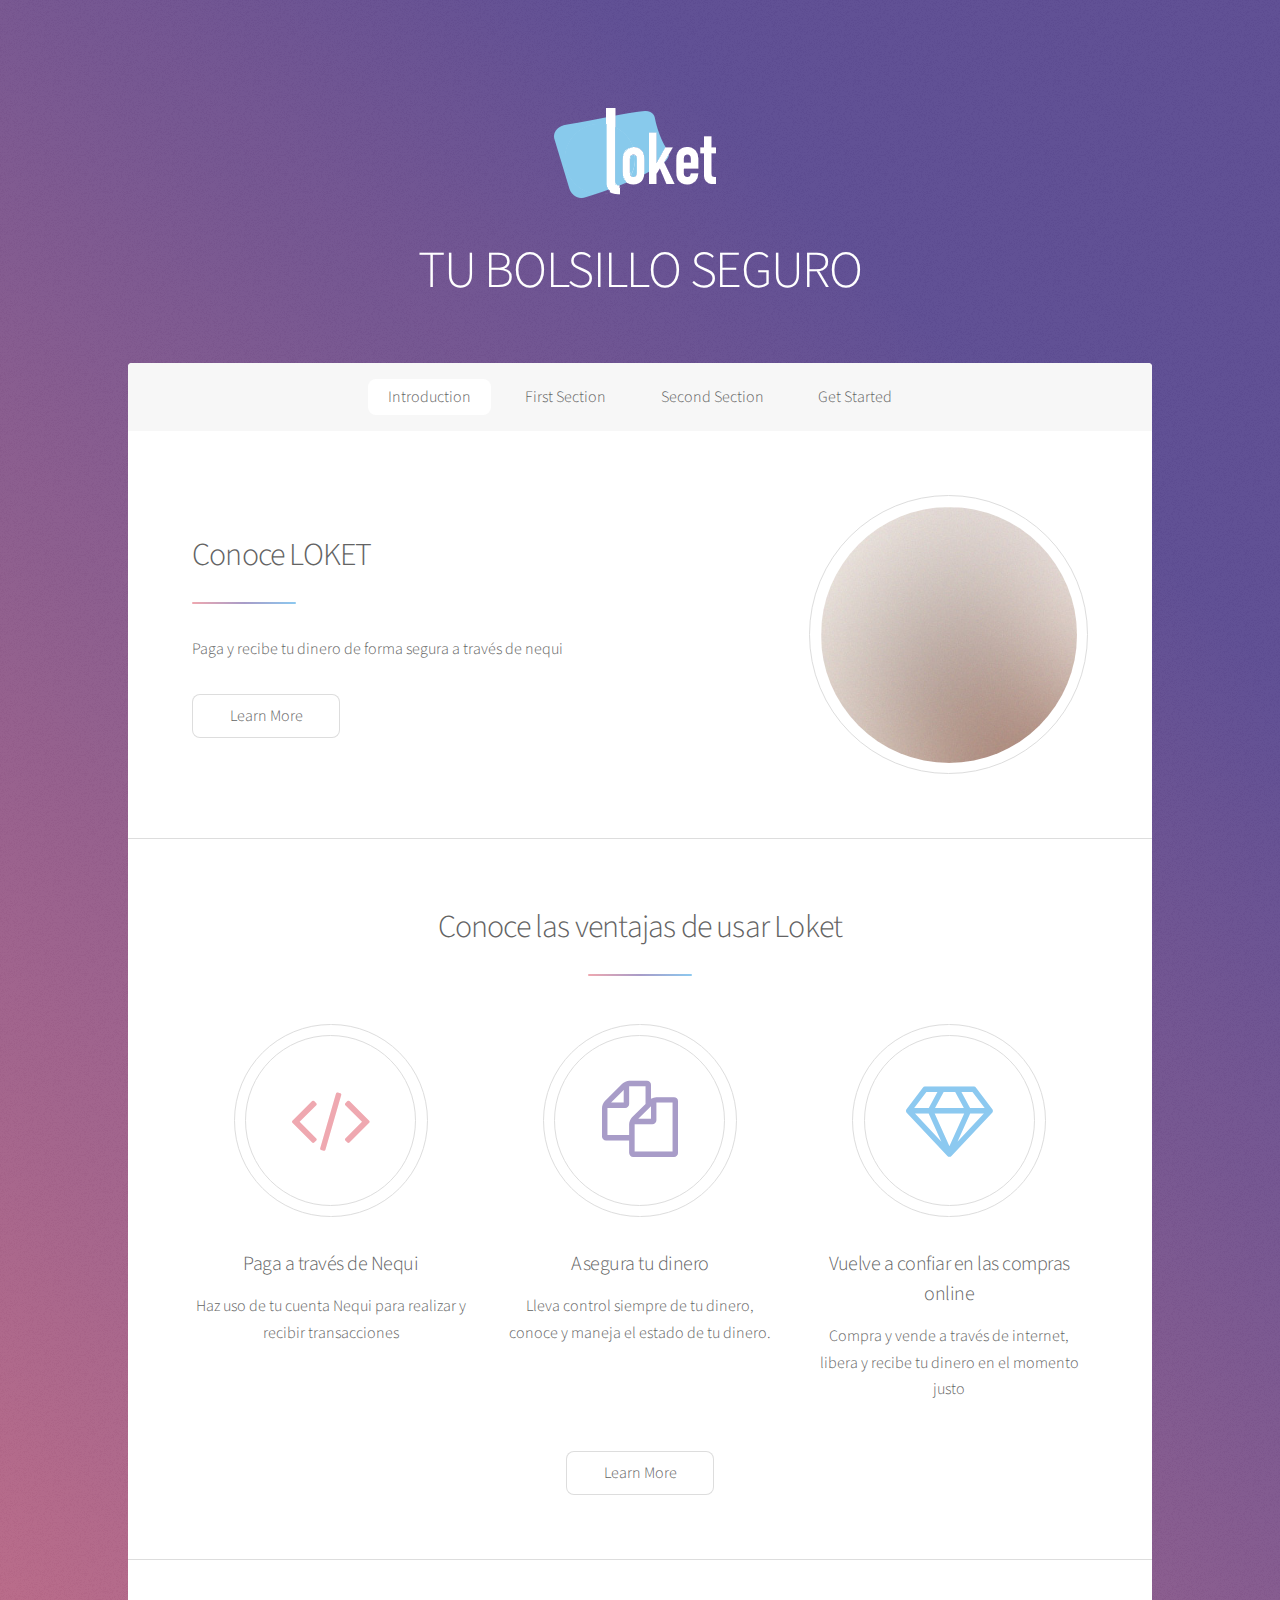
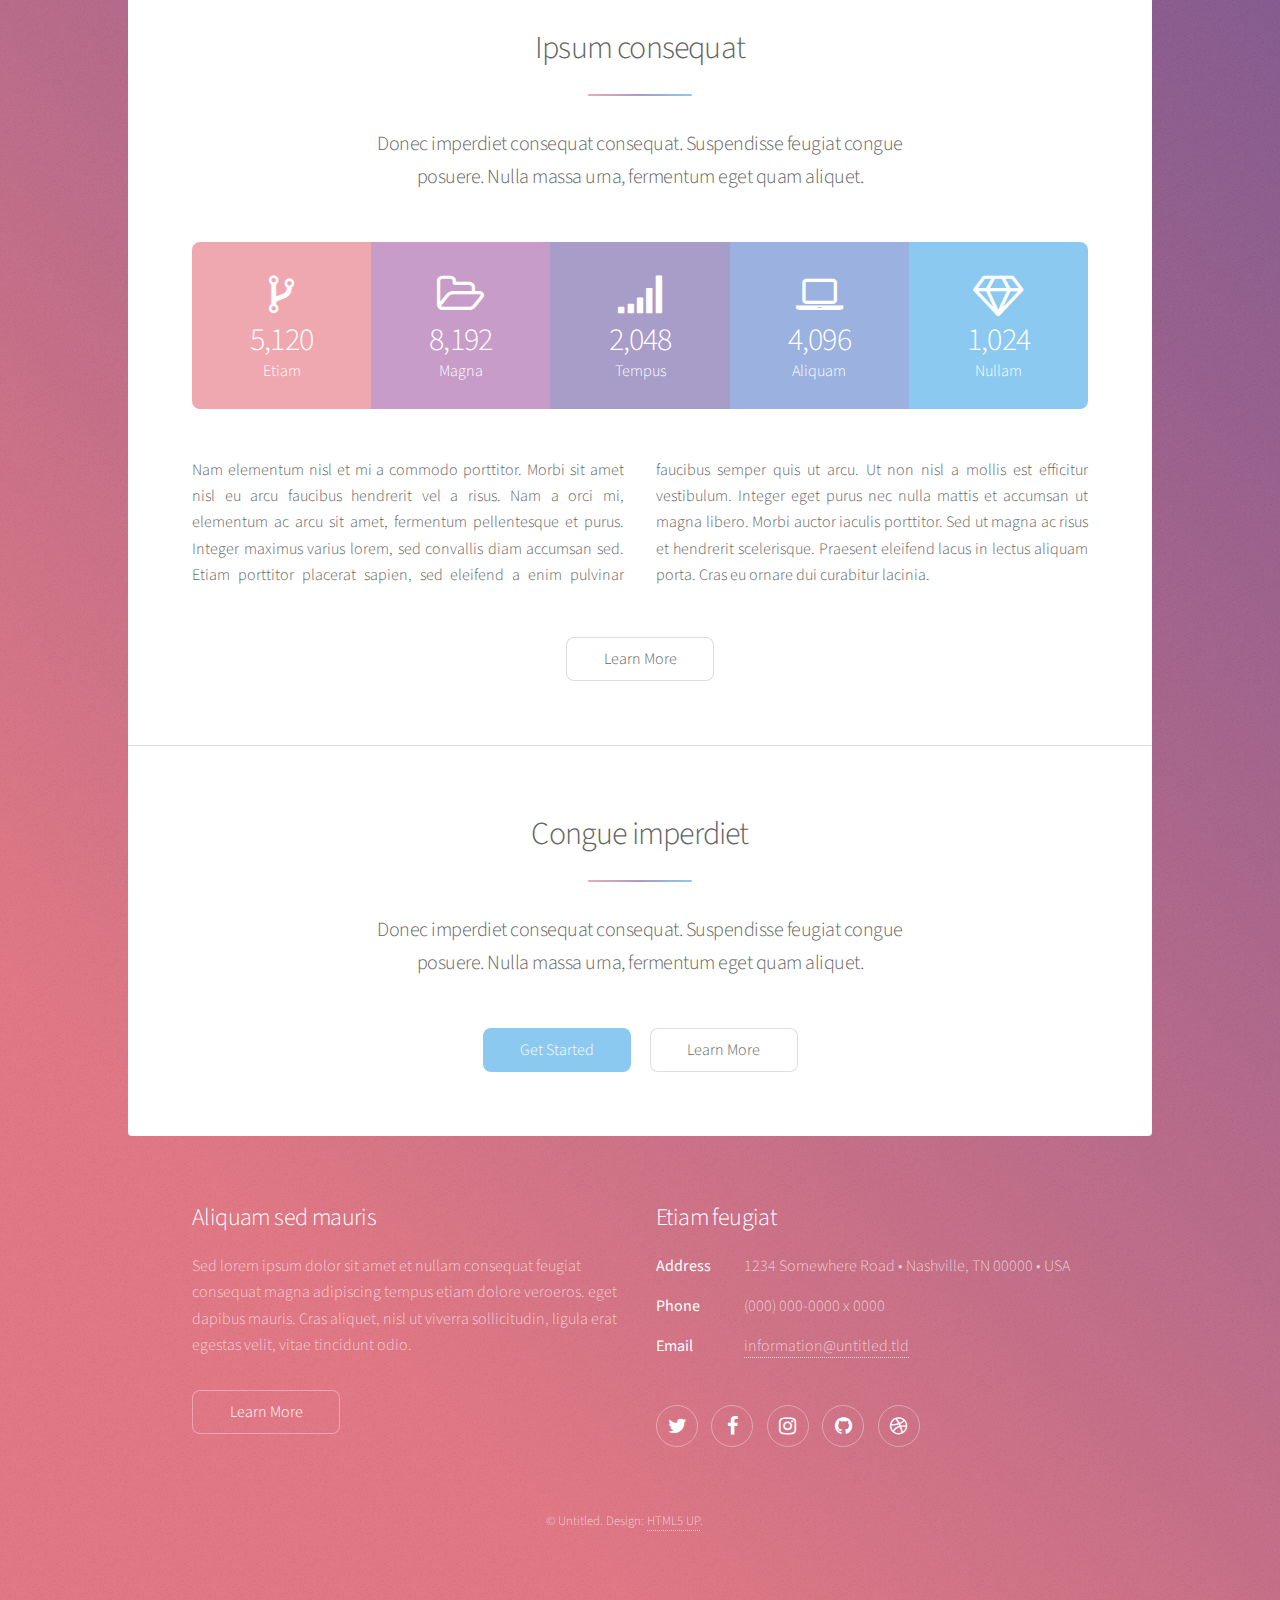
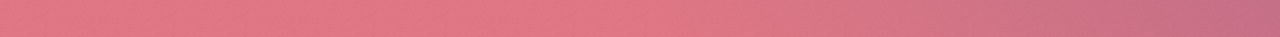
==== loket/index.html @ 3f6c95cb "loket landing" ====
<!DOCTYPE HTML>
<!--
	Stellar by HTML5 UP
	html5up.net | @ajlkn
	Free for personal and commercial use under the CCA 3.0 license (html5up.net/license)
-->
<html>
	<head>
		<title>Loket, your secure Pocket</title>
		<meta charset="utf-8" />
		<meta name="viewport" content="width=device-width, initial-scale=1" />
		<!--[if lte IE 8]><script src="assets/js/ie/html5shiv.js"></script><![endif]-->
		<link rel="stylesheet" href="assets/css/main.css" />
		<!--[if lte IE 9]><link rel="stylesheet" href="assets/css/ie9.css" /><![endif]-->
		<!--[if lte IE 8]><link rel="stylesheet" href="assets/css/ie8.css" /><![endif]-->
	</head>
	<body>

		<!-- Wrapper -->
			<div id="wrapper">

				<!-- Header -->
					<header id="header" class="alt">
						<span class="logo"><img src="images/loket_logo_two.png" alt="" /></span>
						<h1>TU BOLSILLO SEGURO</h1>
					</header>

				<!-- Nav -->
					<nav id="nav">
						<ul>
							<li><a href="#intro" class="active">Introduction</a></li>
							<li><a href="#first">First Section</a></li>
							<li><a href="#second">Second Section</a></li>
							<li><a href="#cta">Get Started</a></li>
						</ul>
					</nav>

				<!-- Main -->
					<div id="main">

						<!-- Introduction -->
							<section id="intro" class="main">
								<div class="spotlight">
									<div class="content">
										<header class="major">
											<h2>Conoce LOKET</h2>
										</header>
										<p>Paga y recibe tu dinero de forma segura a través de nequi</p>
										<ul class="actions">
											<li><a href="generic.html" class="button">Learn More</a></li>
										</ul>
									</div>
									<span class="image"><img src="images/pic01.jpg" alt="" /></span>
								</div>
							</section>

						<!-- First Section -->
							<section id="first" class="main special">
								<header class="major">
									<h2>Conoce las ventajas de usar Loket</h2>
								</header>
								<ul class="features">
									<li>
										<span class="icon major style1 fa-code"></span>
										<h3>Paga a través de Nequi</h3>
										<p>Haz uso de tu cuenta Nequi para realizar y recibir transacciones</p>
									</li>
									<li>
										<span class="icon major style3 fa-copy"></span>
										<h3>Asegura tu dinero</h3>
										<p>Lleva control siempre de tu dinero, conoce y maneja el estado de tu dinero.</p>
									</li>
									<li>
										<span class="icon major style5 fa-diamond"></span>
										<h3>Vuelve a confiar en las compras online</h3>
										<p>Compra y vende a través de internet, libera y recibe tu dinero en el momento justo</p>
									</li>
								</ul>
								<footer class="major">
									<ul class="actions">
										<li><a href="generic.html" class="button">Learn More</a></li>
									</ul>
								</footer>
							</section>

						<!-- Second Section -->
							<section id="second" class="main special">
								<header class="major">
									<h2>Ipsum consequat</h2>
									<p>Donec imperdiet consequat consequat. Suspendisse feugiat congue<br />
									posuere. Nulla massa urna, fermentum eget quam aliquet.</p>
								</header>
								<ul class="statistics">
									<li class="style1">
										<span class="icon fa-code-fork"></span>
										<strong>5,120</strong> Etiam
									</li>
									<li class="style2">
										<span class="icon fa-folder-open-o"></span>
										<strong>8,192</strong> Magna
									</li>
									<li class="style3">
										<span class="icon fa-signal"></span>
										<strong>2,048</strong> Tempus
									</li>
									<li class="style4">
										<span class="icon fa-laptop"></span>
										<strong>4,096</strong> Aliquam
									</li>
									<li class="style5">
										<span class="icon fa-diamond"></span>
										<strong>1,024</strong> Nullam
									</li>
								</ul>
								<p class="content">Nam elementum nisl et mi a commodo porttitor. Morbi sit amet nisl eu arcu faucibus hendrerit vel a risus. Nam a orci mi, elementum ac arcu sit amet, fermentum pellentesque et purus. Integer maximus varius lorem, sed convallis diam accumsan sed. Etiam porttitor placerat sapien, sed eleifend a enim pulvinar faucibus semper quis ut arcu. Ut non nisl a mollis est efficitur vestibulum. Integer eget purus nec nulla mattis et accumsan ut magna libero. Morbi auctor iaculis porttitor. Sed ut magna ac risus et hendrerit scelerisque. Praesent eleifend lacus in lectus aliquam porta. Cras eu ornare dui curabitur lacinia.</p>
								<footer class="major">
									<ul class="actions">
										<li><a href="generic.html" class="button">Learn More</a></li>
									</ul>
								</footer>
							</section>

						<!-- Get Started -->
							<section id="cta" class="main special">
								<header class="major">
									<h2>Congue imperdiet</h2>
									<p>Donec imperdiet consequat consequat. Suspendisse feugiat congue<br />
									posuere. Nulla massa urna, fermentum eget quam aliquet.</p>
								</header>
								<footer class="major">
									<ul class="actions">
										<li><a href="generic.html" class="button special">Get Started</a></li>
										<li><a href="generic.html" class="button">Learn More</a></li>
									</ul>
								</footer>
							</section>

					</div>

				<!-- Footer -->
					<footer id="footer">
						<section>
							<h2>Aliquam sed mauris</h2>
							<p>Sed lorem ipsum dolor sit amet et nullam consequat feugiat consequat magna adipiscing tempus etiam dolore veroeros. eget dapibus mauris. Cras aliquet, nisl ut viverra sollicitudin, ligula erat egestas velit, vitae tincidunt odio.</p>
							<ul class="actions">
								<li><a href="generic.html" class="button">Learn More</a></li>
							</ul>
						</section>
						<section>
							<h2>Etiam feugiat</h2>
							<dl class="alt">
								<dt>Address</dt>
								<dd>1234 Somewhere Road &bull; Nashville, TN 00000 &bull; USA</dd>
								<dt>Phone</dt>
								<dd>(000) 000-0000 x 0000</dd>
								<dt>Email</dt>
								<dd><a href="#">information@untitled.tld</a></dd>
							</dl>
							<ul class="icons">
								<li><a href="#" class="icon fa-twitter alt"><span class="label">Twitter</span></a></li>
								<li><a href="#" class="icon fa-facebook alt"><span class="label">Facebook</span></a></li>
								<li><a href="#" class="icon fa-instagram alt"><span class="label">Instagram</span></a></li>
								<li><a href="#" class="icon fa-github alt"><span class="label">GitHub</span></a></li>
								<li><a href="#" class="icon fa-dribbble alt"><span class="label">Dribbble</span></a></li>
							</ul>
						</section>
						<p class="copyright">&copy; Untitled. Design: <a href="https://html5up.net">HTML5 UP</a>.</p>
					</footer>

			</div>

		<!-- Scripts -->
			<script src="assets/js/jquery.min.js"></script>
			<script src="assets/js/jquery.scrollex.min.js"></script>
			<script src="assets/js/jquery.scrolly.min.js"></script>
			<script src="assets/js/skel.min.js"></script>
			<script src="assets/js/util.js"></script>
			<!--[if lte IE 8]><script src="assets/js/ie/respond.min.js"></script><![endif]-->
			<script src="assets/js/main.js"></script>

	</body>
</html>
---- loket/assets/css/main.css ----
@import url(font-awesome.min.css);
@import "https://fonts.googleapis.com/css?family=Source+Sans+Pro:300,400";

/*
	Stellar by HTML5 UP
	html5up.net | @ajlkn
	Free for personal and commercial use under the CCA 3.0 license (html5up.net/license)
*/

/* Reset */

	html, body, div, span, applet, object, iframe, h1, h2, h3, h4, h5, h6, p, blockquote, pre, a, abbr, acronym, address, big, cite, code, del, dfn, em, img, ins, kbd, q, s, samp, small, strike, strong, sub, sup, tt, var, b, u, i, center, dl, dt, dd, ol, ul, li, fieldset, form, label, legend, table, caption, tbody, tfoot, thead, tr, th, td, article, aside, canvas, details, embed, figure, figcaption, footer, header, hgroup, menu, nav, output, ruby, section, summary, time, mark, audio, video {
		margin: 0;
		padding: 0;
		border: 0;
		font-size: 100%;
		font: inherit;
		vertical-align: baseline;
	}

	article, aside, details, figcaption, figure, footer, header, hgroup, menu, nav, section {
		display: block;
	}

	body {
		line-height: 1;
	}

	ol, ul {
		list-style: none;
	}

	blockquote, q {
		quotes: none;
	}

	blockquote:before, blockquote:after, q:before, q:after {
		content: '';
		content: none;
	}

	table {
		border-collapse: collapse;
		border-spacing: 0;
	}

	body {
		-webkit-text-size-adjust: none;
	}

/* Box Model */

	*, *:before, *:after {
		-moz-box-sizing: border-box;
		-webkit-box-sizing: border-box;
		box-sizing: border-box;
	}

/* Grid */

	.row {
		border-bottom: solid 1px transparent;
		-moz-box-sizing: border-box;
		-webkit-box-sizing: border-box;
		box-sizing: border-box;
	}

	.row > * {
		float: left;
		-moz-box-sizing: border-box;
		-webkit-box-sizing: border-box;
		box-sizing: border-box;
	}

	.row:after, .row:before {
		content: '';
		display: block;
		clear: both;
		height: 0;
	}

	.row.uniform > * > :first-child {
		margin-top: 0;
	}

	.row.uniform > * > :last-child {
		margin-bottom: 0;
	}

	.row.\30 \25 > * {
		padding: 0 0 0 0em;
	}

	.row.\30 \25 {
		margin: 0 0 -1px 0em;
	}

	.row.uniform.\30 \25 > * {
		padding: 0em 0 0 0em;
	}

	.row.uniform.\30 \25 {
		margin: 0em 0 -1px 0em;
	}

	.row > * {
		padding: 0 0 0 1.5em;
	}

	.row {
		margin: 0 0 -1px -1.5em;
	}

	.row.uniform > * {
		padding: 1.5em 0 0 1.5em;
	}

	.row.uniform {
		margin: -1.5em 0 -1px -1.5em;
	}

	.row.\32 00\25 > * {
		padding: 0 0 0 3em;
	}

	.row.\32 00\25 {
		margin: 0 0 -1px -3em;
	}

	.row.uniform.\32 00\25 > * {
		padding: 3em 0 0 3em;
	}

	.row.uniform.\32 00\25 {
		margin: -3em 0 -1px -3em;
	}

	.row.\31 50\25 > * {
		padding: 0 0 0 2.25em;
	}

	.row.\31 50\25 {
		margin: 0 0 -1px -2.25em;
	}

	.row.uniform.\31 50\25 > * {
		padding: 2.25em 0 0 2.25em;
	}

	.row.uniform.\31 50\25 {
		margin: -2.25em 0 -1px -2.25em;
	}

	.row.\35 0\25 > * {
		padding: 0 0 0 0.75em;
	}

	.row.\35 0\25 {
		margin: 0 0 -1px -0.75em;
	}

	.row.uniform.\35 0\25 > * {
		padding: 0.75em 0 0 0.75em;
	}

	.row.uniform.\35 0\25 {
		margin: -0.75em 0 -1px -0.75em;
	}

	.row.\32 5\25 > * {
		padding: 0 0 0 0.375em;
	}

	.row.\32 5\25 {
		margin: 0 0 -1px -0.375em;
	}

	.row.uniform.\32 5\25 > * {
		padding: 0.375em 0 0 0.375em;
	}

	.row.uniform.\32 5\25 {
		margin: -0.375em 0 -1px -0.375em;
	}

	.\31 2u, .\31 2u\24 {
		width: 100%;
		clear: none;
		margin-left: 0;
	}

	.\31 1u, .\31 1u\24 {
		width: 91.6666666667%;
		clear: none;
		margin-left: 0;
	}

	.\31 0u, .\31 0u\24 {
		width: 83.3333333333%;
		clear: none;
		margin-left: 0;
	}

	.\39 u, .\39 u\24 {
		width: 75%;
		clear: none;
		margin-left: 0;
	}

	.\38 u, .\38 u\24 {
		width: 66.6666666667%;
		clear: none;
		margin-left: 0;
	}

	.\37 u, .\37 u\24 {
		width: 58.3333333333%;
		clear: none;
		margin-left: 0;
	}

	.\36 u, .\36 u\24 {
		width: 50%;
		clear: none;
		margin-left: 0;
	}

	.\35 u, .\35 u\24 {
		width: 41.6666666667%;
		clear: none;
		margin-left: 0;
	}

	.\34 u, .\34 u\24 {
		width: 33.3333333333%;
		clear: none;
		margin-left: 0;
	}

	.\33 u, .\33 u\24 {
		width: 25%;
		clear: none;
		margin-left: 0;
	}

	.\32 u, .\32 u\24 {
		width: 16.6666666667%;
		clear: none;
		margin-left: 0;
	}

	.\31 u, .\31 u\24 {
		width: 8.3333333333%;
		clear: none;
		margin-left: 0;
	}

	.\31 2u\24 + *,
	.\31 1u\24 + *,
	.\31 0u\24 + *,
	.\39 u\24 + *,
	.\38 u\24 + *,
	.\37 u\24 + *,
	.\36 u\24 + *,
	.\35 u\24 + *,
	.\34 u\24 + *,
	.\33 u\24 + *,
	.\32 u\24 + *,
	.\31 u\24 + * {
		clear: left;
	}

	.\-11u {
		margin-left: 91.66667%;
	}

	.\-10u {
		margin-left: 83.33333%;
	}

	.\-9u {
		margin-left: 75%;
	}

	.\-8u {
		margin-left: 66.66667%;
	}

	.\-7u {
		margin-left: 58.33333%;
	}

	.\-6u {
		margin-left: 50%;
	}

	.\-5u {
		margin-left: 41.66667%;
	}

	.\-4u {
		margin-left: 33.33333%;
	}

	.\-3u {
		margin-left: 25%;
	}

	.\-2u {
		margin-left: 16.66667%;
	}

	.\-1u {
		margin-left: 8.33333%;
	}

	@media screen and (max-width: 1680px) {

		.row > * {
			padding: 0 0 0 1.5em;
		}

		.row {
			margin: 0 0 -1px -1.5em;
		}

		.row.uniform > * {
			padding: 1.5em 0 0 1.5em;
		}

		.row.uniform {
			margin: -1.5em 0 -1px -1.5em;
		}

		.row.\32 00\25 > * {
			padding: 0 0 0 3em;
		}

		.row.\32 00\25 {
			margin: 0 0 -1px -3em;
		}

		.row.uniform.\32 00\25 > * {
			padding: 3em 0 0 3em;
		}

		.row.uniform.\32 00\25 {
			margin: -3em 0 -1px -3em;
		}

		.row.\31 50\25 > * {
			padding: 0 0 0 2.25em;
		}

		.row.\31 50\25 {
			margin: 0 0 -1px -2.25em;
		}

		.row.uniform.\31 50\25 > * {
			padding: 2.25em 0 0 2.25em;
		}

		.row.uniform.\31 50\25 {
			margin: -2.25em 0 -1px -2.25em;
		}

		.row.\35 0\25 > * {
			padding: 0 0 0 0.75em;
		}

		.row.\35 0\25 {
			margin: 0 0 -1px -0.75em;
		}

		.row.uniform.\35 0\25 > * {
			padding: 0.75em 0 0 0.75em;
		}

		.row.uniform.\35 0\25 {
			margin: -0.75em 0 -1px -0.75em;
		}

		.row.\32 5\25 > * {
			padding: 0 0 0 0.375em;
		}

		.row.\32 5\25 {
			margin: 0 0 -1px -0.375em;
		}

		.row.uniform.\32 5\25 > * {
			padding: 0.375em 0 0 0.375em;
		}

		.row.uniform.\32 5\25 {
			margin: -0.375em 0 -1px -0.375em;
		}

		.\31 2u\28xlarge\29, .\31 2u\24\28xlarge\29 {
			width: 100%;
			clear: none;
			margin-left: 0;
		}

		.\31 1u\28xlarge\29, .\31 1u\24\28xlarge\29 {
			width: 91.6666666667%;
			clear: none;
			margin-left: 0;
		}

		.\31 0u\28xlarge\29, .\31 0u\24\28xlarge\29 {
			width: 83.3333333333%;
			clear: none;
			margin-left: 0;
		}

		.\39 u\28xlarge\29, .\39 u\24\28xlarge\29 {
			width: 75%;
			clear: none;
			margin-left: 0;
		}

		.\38 u\28xlarge\29, .\38 u\24\28xlarge\29 {
			width: 66.6666666667%;
			clear: none;
			margin-left: 0;
		}

		.\37 u\28xlarge\29, .\37 u\24\28xlarge\29 {
			width: 58.3333333333%;
			clear: none;
			margin-left: 0;
		}

		.\36 u\28xlarge\29, .\36 u\24\28xlarge\29 {
			width: 50%;
			clear: none;
			margin-left: 0;
		}

		.\35 u\28xlarge\29, .\35 u\24\28xlarge\29 {
			width: 41.6666666667%;
			clear: none;
			margin-left: 0;
		}

		.\34 u\28xlarge\29, .\34 u\24\28xlarge\29 {
			width: 33.3333333333%;
			clear: none;
			margin-left: 0;
		}

		.\33 u\28xlarge\29, .\33 u\24\28xlarge\29 {
			width: 25%;
			clear: none;
			margin-left: 0;
		}

		.\32 u\28xlarge\29, .\32 u\24\28xlarge\29 {
			width: 16.6666666667%;
			clear: none;
			margin-left: 0;
		}

		.\31 u\28xlarge\29, .\31 u\24\28xlarge\29 {
			width: 8.3333333333%;
			clear: none;
			margin-left: 0;
		}

		.\31 2u\24\28xlarge\29 + *,
		.\31 1u\24\28xlarge\29 + *,
		.\31 0u\24\28xlarge\29 + *,
		.\39 u\24\28xlarge\29 + *,
		.\38 u\24\28xlarge\29 + *,
		.\37 u\24\28xlarge\29 + *,
		.\36 u\24\28xlarge\29 + *,
		.\35 u\24\28xlarge\29 + *,
		.\34 u\24\28xlarge\29 + *,
		.\33 u\24\28xlarge\29 + *,
		.\32 u\24\28xlarge\29 + *,
		.\31 u\24\28xlarge\29 + * {
			clear: left;
		}

		.\-11u\28xlarge\29 {
			margin-left: 91.66667%;
		}

		.\-10u\28xlarge\29 {
			margin-left: 83.33333%;
		}

		.\-9u\28xlarge\29 {
			margin-left: 75%;
		}

		.\-8u\28xlarge\29 {
			margin-left: 66.66667%;
		}

		.\-7u\28xlarge\29 {
			margin-left: 58.33333%;
		}

		.\-6u\28xlarge\29 {
			margin-left: 50%;
		}

		.\-5u\28xlarge\29 {
			margin-left: 41.66667%;
		}

		.\-4u\28xlarge\29 {
			margin-left: 33.33333%;
		}

		.\-3u\28xlarge\29 {
			margin-left: 25%;
		}

		.\-2u\28xlarge\29 {
			margin-left: 16.66667%;
		}

		.\-1u\28xlarge\29 {
			margin-left: 8.33333%;
		}

	}

	@media screen and (max-width: 1280px) {

		.row > * {
			padding: 0 0 0 1.5em;
		}

		.row {
			margin: 0 0 -1px -1.5em;
		}

		.row.uniform > * {
			padding: 1.5em 0 0 1.5em;
		}

		.row.uniform {
			margin: -1.5em 0 -1px -1.5em;
		}

		.row.\32 00\25 > * {
			padding: 0 0 0 3em;
		}

		.row.\32 00\25 {
			margin: 0 0 -1px -3em;
		}

		.row.uniform.\32 00\25 > * {
			padding: 3em 0 0 3em;
		}

		.row.uniform.\32 00\25 {
			margin: -3em 0 -1px -3em;
		}

		.row.\31 50\25 > * {
			padding: 0 0 0 2.25em;
		}

		.row.\31 50\25 {
			margin: 0 0 -1px -2.25em;
		}

		.row.uniform.\31 50\25 > * {
			padding: 2.25em 0 0 2.25em;
		}

		.row.uniform.\31 50\25 {
			margin: -2.25em 0 -1px -2.25em;
		}

		.row.\35 0\25 > * {
			padding: 0 0 0 0.75em;
		}

		.row.\35 0\25 {
			margin: 0 0 -1px -0.75em;
		}

		.row.uniform.\35 0\25 > * {
			padding: 0.75em 0 0 0.75em;
		}

		.row.uniform.\35 0\25 {
			margin: -0.75em 0 -1px -0.75em;
		}

		.row.\32 5\25 > * {
			padding: 0 0 0 0.375em;
		}

		.row.\32 5\25 {
			margin: 0 0 -1px -0.375em;
		}

		.row.uniform.\32 5\25 > * {
			padding: 0.375em 0 0 0.375em;
		}

		.row.uniform.\32 5\25 {
			margin: -0.375em 0 -1px -0.375em;
		}

		.\31 2u\28large\29, .\31 2u\24\28large\29 {
			width: 100%;
			clear: none;
			margin-left: 0;
		}

		.\31 1u\28large\29, .\31 1u\24\28large\29 {
			width: 91.6666666667%;
			clear: none;
			margin-left: 0;
		}

		.\31 0u\28large\29, .\31 0u\24\28large\29 {
			width: 83.3333333333%;
			clear: none;
			margin-left: 0;
		}

		.\39 u\28large\29, .\39 u\24\28large\29 {
			width: 75%;
			clear: none;
			margin-left: 0;
		}

		.\38 u\28large\29, .\38 u\24\28large\29 {
			width: 66.6666666667%;
			clear: none;
			margin-left: 0;
		}

		.\37 u\28large\29, .\37 u\24\28large\29 {
			width: 58.3333333333%;
			clear: none;
			margin-left: 0;
		}

		.\36 u\28large\29, .\36 u\24\28large\29 {
			width: 50%;
			clear: none;
			margin-left: 0;
		}

		.\35 u\28large\29, .\35 u\24\28large\29 {
			width: 41.6666666667%;
			clear: none;
			margin-left: 0;
		}

		.\34 u\28large\29, .\34 u\24\28large\29 {
			width: 33.3333333333%;
			clear: none;
			margin-left: 0;
		}

		.\33 u\28large\29, .\33 u\24\28large\29 {
			width: 25%;
			clear: none;
			margin-left: 0;
		}

		.\32 u\28large\29, .\32 u\24\28large\29 {
			width: 16.6666666667%;
			clear: none;
			margin-left: 0;
		}

		.\31 u\28large\29, .\31 u\24\28large\29 {
			width: 8.3333333333%;
			clear: none;
			margin-left: 0;
		}

		.\31 2u\24\28large\29 + *,
		.\31 1u\24\28large\29 + *,
		.\31 0u\24\28large\29 + *,
		.\39 u\24\28large\29 + *,
		.\38 u\24\28large\29 + *,
		.\37 u\24\28large\29 + *,
		.\36 u\24\28large\29 + *,
		.\35 u\24\28large\29 + *,
		.\34 u\24\28large\29 + *,
		.\33 u\24\28large\29 + *,
		.\32 u\24\28large\29 + *,
		.\31 u\24\28large\29 + * {
			clear: left;
		}

		.\-11u\28large\29 {
			margin-left: 91.66667%;
		}

		.\-10u\28large\29 {
			margin-left: 83.33333%;
		}

		.\-9u\28large\29 {
			margin-left: 75%;
		}

		.\-8u\28large\29 {
			margin-left: 66.66667%;
		}

		.\-7u\28large\29 {
			margin-left: 58.33333%;
		}

		.\-6u\28large\29 {
			margin-left: 50%;
		}

		.\-5u\28large\29 {
			margin-left: 41.66667%;
		}

		.\-4u\28large\29 {
			margin-left: 33.33333%;
		}

		.\-3u\28large\29 {
			margin-left: 25%;
		}

		.\-2u\28large\29 {
			margin-left: 16.66667%;
		}

		.\-1u\28large\29 {
			margin-left: 8.33333%;
		}

	}

	@media screen and (max-width: 980px) {

		.row > * {
			padding: 0 0 0 1.5em;
		}

		.row {
			margin: 0 0 -1px -1.5em;
		}

		.row.uniform > * {
			padding: 1.5em 0 0 1.5em;
		}

		.row.uniform {
			margin: -1.5em 0 -1px -1.5em;
		}

		.row.\32 00\25 > * {
			padding: 0 0 0 3em;
		}

		.row.\32 00\25 {
			margin: 0 0 -1px -3em;
		}

		.row.uniform.\32 00\25 > * {
			padding: 3em 0 0 3em;
		}

		.row.uniform.\32 00\25 {
			margin: -3em 0 -1px -3em;
		}

		.row.\31 50\25 > * {
			padding: 0 0 0 2.25em;
		}

		.row.\31 50\25 {
			margin: 0 0 -1px -2.25em;
		}

		.row.uniform.\31 50\25 > * {
			padding: 2.25em 0 0 2.25em;
		}

		.row.uniform.\31 50\25 {
			margin: -2.25em 0 -1px -2.25em;
		}

		.row.\35 0\25 > * {
			padding: 0 0 0 0.75em;
		}

		.row.\35 0\25 {
			margin: 0 0 -1px -0.75em;
		}

		.row.uniform.\35 0\25 > * {
			padding: 0.75em 0 0 0.75em;
		}

		.row.uniform.\35 0\25 {
			margin: -0.75em 0 -1px -0.75em;
		}

		.row.\32 5\25 > * {
			padding: 0 0 0 0.375em;
		}

		.row.\32 5\25 {
			margin: 0 0 -1px -0.375em;
		}

		.row.uniform.\32 5\25 > * {
			padding: 0.375em 0 0 0.375em;
		}

		.row.uniform.\32 5\25 {
			margin: -0.375em 0 -1px -0.375em;
		}

		.\31 2u\28medium\29, .\31 2u\24\28medium\29 {
			width: 100%;
			clear: none;
			margin-left: 0;
		}

		.\31 1u\28medium\29, .\31 1u\24\28medium\29 {
			width: 91.6666666667%;
			clear: none;
			margin-left: 0;
		}

		.\31 0u\28medium\29, .\31 0u\24\28medium\29 {
			width: 83.3333333333%;
			clear: none;
			margin-left: 0;
		}

		.\39 u\28medium\29, .\39 u\24\28medium\29 {
			width: 75%;
			clear: none;
			margin-left: 0;
		}

		.\38 u\28medium\29, .\38 u\24\28medium\29 {
			width: 66.6666666667%;
			clear: none;
			margin-left: 0;
		}

		.\37 u\28medium\29, .\37 u\24\28medium\29 {
			width: 58.3333333333%;
			clear: none;
			margin-left: 0;
		}

		.\36 u\28medium\29, .\36 u\24\28medium\29 {
			width: 50%;
			clear: none;
			margin-left: 0;
		}

		.\35 u\28medium\29, .\35 u\24\28medium\29 {
			width: 41.6666666667%;
			clear: none;
			margin-left: 0;
		}

		.\34 u\28medium\29, .\34 u\24\28medium\29 {
			width: 33.3333333333%;
			clear: none;
			margin-left: 0;
		}

		.\33 u\28medium\29, .\33 u\24\28medium\29 {
			width: 25%;
			clear: none;
			margin-left: 0;
		}

		.\32 u\28medium\29, .\32 u\24\28medium\29 {
			width: 16.6666666667%;
			clear: none;
			margin-left: 0;
		}

		.\31 u\28medium\29, .\31 u\24\28medium\29 {
			width: 8.3333333333%;
			clear: none;
			margin-left: 0;
		}

		.\31 2u\24\28medium\29 + *,
		.\31 1u\24\28medium\29 + *,
		.\31 0u\24\28medium\29 + *,
		.\39 u\24\28medium\29 + *,
		.\38 u\24\28medium\29 + *,
		.\37 u\24\28medium\29 + *,
		.\36 u\24\28medium\29 + *,
		.\35 u\24\28medium\29 + *,
		.\34 u\24\28medium\29 + *,
		.\33 u\24\28medium\29 + *,
		.\32 u\24\28medium\29 + *,
		.\31 u\24\28medium\29 + * {
			clear: left;
		}

		.\-11u\28medium\29 {
			margin-left: 91.66667%;
		}

		.\-10u\28medium\29 {
			margin-left: 83.33333%;
		}

		.\-9u\28medium\29 {
			margin-left: 75%;
		}

		.\-8u\28medium\29 {
			margin-left: 66.66667%;
		}

		.\-7u\28medium\29 {
			margin-left: 58.33333%;
		}

		.\-6u\28medium\29 {
			margin-left: 50%;
		}

		.\-5u\28medium\29 {
			margin-left: 41.66667%;
		}

		.\-4u\28medium\29 {
			margin-left: 33.33333%;
		}

		.\-3u\28medium\29 {
			margin-left: 25%;
		}

		.\-2u\28medium\29 {
			margin-left: 16.66667%;
		}

		.\-1u\28medium\29 {
			margin-left: 8.33333%;
		}

	}

	@media screen and (max-width: 736px) {

		.row > * {
			padding: 0 0 0 1em;
		}

		.row {
			margin: 0 0 -1px -1em;
		}

		.row.uniform > * {
			padding: 1em 0 0 1em;
		}

		.row.uniform {
			margin: -1em 0 -1px -1em;
		}

		.row.\32 00\25 > * {
			padding: 0 0 0 2em;
		}

		.row.\32 00\25 {
			margin: 0 0 -1px -2em;
		}

		.row.uniform.\32 00\25 > * {
			padding: 2em 0 0 2em;
		}

		.row.uniform.\32 00\25 {
			margin: -2em 0 -1px -2em;
		}

		.row.\31 50\25 > * {
			padding: 0 0 0 1.5em;
		}

		.row.\31 50\25 {
			margin: 0 0 -1px -1.5em;
		}

		.row.uniform.\31 50\25 > * {
			padding: 1.5em 0 0 1.5em;
		}

		.row.uniform.\31 50\25 {
			margin: -1.5em 0 -1px -1.5em;
		}

		.row.\35 0\25 > * {
			padding: 0 0 0 0.5em;
		}

		.row.\35 0\25 {
			margin: 0 0 -1px -0.5em;
		}

		.row.uniform.\35 0\25 > * {
			padding: 0.5em 0 0 0.5em;
		}

		.row.uniform.\35 0\25 {
			margin: -0.5em 0 -1px -0.5em;
		}

		.row.\32 5\25 > * {
			padding: 0 0 0 0.25em;
		}

		.row.\32 5\25 {
			margin: 0 0 -1px -0.25em;
		}

		.row.uniform.\32 5\25 > * {
			padding: 0.25em 0 0 0.25em;
		}

		.row.uniform.\32 5\25 {
			margin: -0.25em 0 -1px -0.25em;
		}

		.\31 2u\28small\29, .\31 2u\24\28small\29 {
			width: 100%;
			clear: none;
			margin-left: 0;
		}

		.\31 1u\28small\29, .\31 1u\24\28small\29 {
			width: 91.6666666667%;
			clear: none;
			margin-left: 0;
		}

		.\31 0u\28small\29, .\31 0u\24\28small\29 {
			width: 83.3333333333%;
			clear: none;
			margin-left: 0;
		}

		.\39 u\28small\29, .\39 u\24\28small\29 {
			width: 75%;
			clear: none;
			margin-left: 0;
		}

		.\38 u\28small\29, .\38 u\24\28small\29 {
			width: 66.6666666667%;
			clear: none;
			margin-left: 0;
		}

		.\37 u\28small\29, .\37 u\24\28small\29 {
			width: 58.3333333333%;
			clear: none;
			margin-left: 0;
		}

		.\36 u\28small\29, .\36 u\24\28small\29 {
			width: 50%;
			clear: none;
			margin-left: 0;
		}

		.\35 u\28small\29, .\35 u\24\28small\29 {
			width: 41.6666666667%;
			clear: none;
			margin-left: 0;
		}

		.\34 u\28small\29, .\34 u\24\28small\29 {
			width: 33.3333333333%;
			clear: none;
			margin-left: 0;
		}

		.\33 u\28small\29, .\33 u\24\28small\29 {
			width: 25%;
			clear: none;
			margin-left: 0;
		}

		.\32 u\28small\29, .\32 u\24\28small\29 {
			width: 16.6666666667%;
			clear: none;
			margin-left: 0;
		}

		.\31 u\28small\29, .\31 u\24\28small\29 {
			width: 8.3333333333%;
			clear: none;
			margin-left: 0;
		}

		.\31 2u\24\28small\29 + *,
		.\31 1u\24\28small\29 + *,
		.\31 0u\24\28small\29 + *,
		.\39 u\24\28small\29 + *,
		.\38 u\24\28small\29 + *,
		.\37 u\24\28small\29 + *,
		.\36 u\24\28small\29 + *,
		.\35 u\24\28small\29 + *,
		.\34 u\24\28small\29 + *,
		.\33 u\24\28small\29 + *,
		.\32 u\24\28small\29 + *,
		.\31 u\24\28small\29 + * {
			clear: left;
		}

		.\-11u\28small\29 {
			margin-left: 91.66667%;
		}

		.\-10u\28small\29 {
			margin-left: 83.33333%;
		}

		.\-9u\28small\29 {
			margin-left: 75%;
		}

		.\-8u\28small\29 {
			margin-left: 66.66667%;
		}

		.\-7u\28small\29 {
			margin-left: 58.33333%;
		}

		.\-6u\28small\29 {
			margin-left: 50%;
		}

		.\-5u\28small\29 {
			margin-left: 41.66667%;
		}

		.\-4u\28small\29 {
			margin-left: 33.33333%;
		}

		.\-3u\28small\29 {
			margin-left: 25%;
		}

		.\-2u\28small\29 {
			margin-left: 16.66667%;
		}

		.\-1u\28small\29 {
			margin-left: 8.33333%;
		}

	}

	@media screen and (max-width: 480px) {

		.row > * {
			padding: 0 0 0 1em;
		}

		.row {
			margin: 0 0 -1px -1em;
		}

		.row.uniform > * {
			padding: 1em 0 0 1em;
		}

		.row.uniform {
			margin: -1em 0 -1px -1em;
		}

		.row.\32 00\25 > * {
			padding: 0 0 0 2em;
		}

		.row.\32 00\25 {
			margin: 0 0 -1px -2em;
		}

		.row.uniform.\32 00\25 > * {
			padding: 2em 0 0 2em;
		}

		.row.uniform.\32 00\25 {
			margin: -2em 0 -1px -2em;
		}

		.row.\31 50\25 > * {
			padding: 0 0 0 1.5em;
		}

		.row.\31 50\25 {
			margin: 0 0 -1px -1.5em;
		}

		.row.uniform.\31 50\25 > * {
			padding: 1.5em 0 0 1.5em;
		}

		.row.uniform.\31 50\25 {
			margin: -1.5em 0 -1px -1.5em;
		}

		.row.\35 0\25 > * {
			padding: 0 0 0 0.5em;
		}

		.row.\35 0\25 {
			margin: 0 0 -1px -0.5em;
		}

		.row.uniform.\35 0\25 > * {
			padding: 0.5em 0 0 0.5em;
		}

		.row.uniform.\35 0\25 {
			margin: -0.5em 0 -1px -0.5em;
		}

		.row.\32 5\25 > * {
			padding: 0 0 0 0.25em;
		}

		.row.\32 5\25 {
			margin: 0 0 -1px -0.25em;
		}

		.row.uniform.\32 5\25 > * {
			padding: 0.25em 0 0 0.25em;
		}

		.row.uniform.\32 5\25 {
			margin: -0.25em 0 -1px -0.25em;
		}

		.\31 2u\28xsmall\29, .\31 2u\24\28xsmall\29 {
			width: 100%;
			clear: none;
			margin-left: 0;
		}

		.\31 1u\28xsmall\29, .\31 1u\24\28xsmall\29 {
			width: 91.6666666667%;
			clear: none;
			margin-left: 0;
		}

		.\31 0u\28xsmall\29, .\31 0u\24\28xsmall\29 {
			width: 83.3333333333%;
			clear: none;
			margin-left: 0;
		}

		.\39 u\28xsmall\29, .\39 u\24\28xsmall\29 {
			width: 75%;
			clear: none;
			margin-left: 0;
		}

		.\38 u\28xsmall\29, .\38 u\24\28xsmall\29 {
			width: 66.6666666667%;
			clear: none;
			margin-left: 0;
		}

		.\37 u\28xsmall\29, .\37 u\24\28xsmall\29 {
			width: 58.3333333333%;
			clear: none;
			margin-left: 0;
		}

		.\36 u\28xsmall\29, .\36 u\24\28xsmall\29 {
			width: 50%;
			clear: none;
			margin-left: 0;
		}

		.\35 u\28xsmall\29, .\35 u\24\28xsmall\29 {
			width: 41.6666666667%;
			clear: none;
			margin-left: 0;
		}

		.\34 u\28xsmall\29, .\34 u\24\28xsmall\29 {
			width: 33.3333333333%;
			clear: none;
			margin-left: 0;
		}

		.\33 u\28xsmall\29, .\33 u\24\28xsmall\29 {
			width: 25%;
			clear: none;
			margin-left: 0;
		}

		.\32 u\28xsmall\29, .\32 u\24\28xsmall\29 {
			width: 16.6666666667%;
			clear: none;
			margin-left: 0;
		}

		.\31 u\28xsmall\29, .\31 u\24\28xsmall\29 {
			width: 8.3333333333%;
			clear: none;
			margin-left: 0;
		}

		.\31 2u\24\28xsmall\29 + *,
		.\31 1u\24\28xsmall\29 + *,
		.\31 0u\24\28xsmall\29 + *,
		.\39 u\24\28xsmall\29 + *,
		.\38 u\24\28xsmall\29 + *,
		.\37 u\24\28xsmall\29 + *,
		.\36 u\24\28xsmall\29 + *,
		.\35 u\24\28xsmall\29 + *,
		.\34 u\24\28xsmall\29 + *,
		.\33 u\24\28xsmall\29 + *,
		.\32 u\24\28xsmall\29 + *,
		.\31 u\24\28xsmall\29 + * {
			clear: left;
		}

		.\-11u\28xsmall\29 {
			margin-left: 91.66667%;
		}

		.\-10u\28xsmall\29 {
			margin-left: 83.33333%;
		}

		.\-9u\28xsmall\29 {
			margin-left: 75%;
		}

		.\-8u\28xsmall\29 {
			margin-left: 66.66667%;
		}

		.\-7u\28xsmall\29 {
			margin-left: 58.33333%;
		}

		.\-6u\28xsmall\29 {
			margin-left: 50%;
		}

		.\-5u\28xsmall\29 {
			margin-left: 41.66667%;
		}

		.\-4u\28xsmall\29 {
			margin-left: 33.33333%;
		}

		.\-3u\28xsmall\29 {
			margin-left: 25%;
		}

		.\-2u\28xsmall\29 {
			margin-left: 16.66667%;
		}

		.\-1u\28xsmall\29 {
			margin-left: 8.33333%;
		}

	}

	@media screen and (max-width: 360px) {

		.row > * {
			padding: 0 0 0 1em;
		}

		.row {
			margin: 0 0 -1px -1em;
		}

		.row.uniform > * {
			padding: 1em 0 0 1em;
		}

		.row.uniform {
			margin: -1em 0 -1px -1em;
		}

		.row.\32 00\25 > * {
			padding: 0 0 0 2em;
		}

		.row.\32 00\25 {
			margin: 0 0 -1px -2em;
		}

		.row.uniform.\32 00\25 > * {
			padding: 2em 0 0 2em;
		}

		.row.uniform.\32 00\25 {
			margin: -2em 0 -1px -2em;
		}

		.row.\31 50\25 > * {
			padding: 0 0 0 1.5em;
		}

		.row.\31 50\25 {
			margin: 0 0 -1px -1.5em;
		}

		.row.uniform.\31 50\25 > * {
			padding: 1.5em 0 0 1.5em;
		}

		.row.uniform.\31 50\25 {
			margin: -1.5em 0 -1px -1.5em;
		}

		.row.\35 0\25 > * {
			padding: 0 0 0 0.5em;
		}

		.row.\35 0\25 {
			margin: 0 0 -1px -0.5em;
		}

		.row.uniform.\35 0\25 > * {
			padding: 0.5em 0 0 0.5em;
		}

		.row.uniform.\35 0\25 {
			margin: -0.5em 0 -1px -0.5em;
		}

		.row.\32 5\25 > * {
			padding: 0 0 0 0.25em;
		}

		.row.\32 5\25 {
			margin: 0 0 -1px -0.25em;
		}

		.row.uniform.\32 5\25 > * {
			padding: 0.25em 0 0 0.25em;
		}

		.row.uniform.\32 5\25 {
			margin: -0.25em 0 -1px -0.25em;
		}

		.\31 2u\28xxsmall\29, .\31 2u\24\28xxsmall\29 {
			width: 100%;
			clear: none;
			margin-left: 0;
		}

		.\31 1u\28xxsmall\29, .\31 1u\24\28xxsmall\29 {
			width: 91.6666666667%;
			clear: none;
			margin-left: 0;
		}

		.\31 0u\28xxsmall\29, .\31 0u\24\28xxsmall\29 {
			width: 83.3333333333%;
			clear: none;
			margin-left: 0;
		}

		.\39 u\28xxsmall\29, .\39 u\24\28xxsmall\29 {
			width: 75%;
			clear: none;
			margin-left: 0;
		}

		.\38 u\28xxsmall\29, .\38 u\24\28xxsmall\29 {
			width: 66.6666666667%;
			clear: none;
			margin-left: 0;
		}

		.\37 u\28xxsmall\29, .\37 u\24\28xxsmall\29 {
			width: 58.3333333333%;
			clear: none;
			margin-left: 0;
		}

		.\36 u\28xxsmall\29, .\36 u\24\28xxsmall\29 {
			width: 50%;
			clear: none;
			margin-left: 0;
		}

		.\35 u\28xxsmall\29, .\35 u\24\28xxsmall\29 {
			width: 41.6666666667%;
			clear: none;
			margin-left: 0;
		}

		.\34 u\28xxsmall\29, .\34 u\24\28xxsmall\29 {
			width: 33.3333333333%;
			clear: none;
			margin-left: 0;
		}

		.\33 u\28xxsmall\29, .\33 u\24\28xxsmall\29 {
			width: 25%;
			clear: none;
			margin-left: 0;
		}

		.\32 u\28xxsmall\29, .\32 u\24\28xxsmall\29 {
			width: 16.6666666667%;
			clear: none;
			margin-left: 0;
		}

		.\31 u\28xxsmall\29, .\31 u\24\28xxsmall\29 {
			width: 8.3333333333%;
			clear: none;
			margin-left: 0;
		}

		.\31 2u\24\28xxsmall\29 + *,
		.\31 1u\24\28xxsmall\29 + *,
		.\31 0u\24\28xxsmall\29 + *,
		.\39 u\24\28xxsmall\29 + *,
		.\38 u\24\28xxsmall\29 + *,
		.\37 u\24\28xxsmall\29 + *,
		.\36 u\24\28xxsmall\29 + *,
		.\35 u\24\28xxsmall\29 + *,
		.\34 u\24\28xxsmall\29 + *,
		.\33 u\24\28xxsmall\29 + *,
		.\32 u\24\28xxsmall\29 + *,
		.\31 u\24\28xxsmall\29 + * {
			clear: left;
		}

		.\-11u\28xxsmall\29 {
			margin-left: 91.66667%;
		}

		.\-10u\28xxsmall\29 {
			margin-left: 83.33333%;
		}

		.\-9u\28xxsmall\29 {
			margin-left: 75%;
		}

		.\-8u\28xxsmall\29 {
			margin-left: 66.66667%;
		}

		.\-7u\28xxsmall\29 {
			margin-left: 58.33333%;
		}

		.\-6u\28xxsmall\29 {
			margin-left: 50%;
		}

		.\-5u\28xxsmall\29 {
			margin-left: 41.66667%;
		}

		.\-4u\28xxsmall\29 {
			margin-left: 33.33333%;
		}

		.\-3u\28xxsmall\29 {
			margin-left: 25%;
		}

		.\-2u\28xxsmall\29 {
			margin-left: 16.66667%;
		}

		.\-1u\28xxsmall\29 {
			margin-left: 8.33333%;
		}

	}

/* Basic */

	@-ms-viewport {
		width: device-width;
	}

	body {
		-ms-overflow-style: scrollbar;
	}

	@media screen and (max-width: 480px) {

		html, body {
			min-width: 320px;
		}

	}

	body {
		background-color: #935d8c;
		background-image: url("images/overlay.png"), -moz-linear-gradient(45deg, #e37682 15%, #5f4d93 85%);
		background-image: url("images/overlay.png"), -webkit-linear-gradient(45deg, #e37682 15%, #5f4d93 85%);
		background-image: url("images/overlay.png"), -ms-linear-gradient(45deg, #e37682 15%, #5f4d93 85%);
		background-image: url("images/overlay.png"), linear-gradient(45deg, #e37682 15%, #5f4d93 85%);
	}

		body.is-loading *, body.is-loading *:before, body.is-loading *:after {
			-moz-animation: none !important;
			-webkit-animation: none !important;
			-ms-animation: none !important;
			animation: none !important;
			-moz-transition: none !important;
			-webkit-transition: none !important;
			-ms-transition: none !important;
			transition: none !important;
		}

/* Type */

	body {
		background-color: #935d8c;
		color: rgba(255, 255, 255, 0.65);
	}

	body, input, select, textarea {
		font-family: "Source Sans Pro", Helvetica, sans-serif;
		font-size: 17pt;
		font-weight: 300;
		line-height: 1.65;
	}

		@media screen and (max-width: 1680px) {

			body, input, select, textarea {
				font-size: 14pt;
			}

		}

		@media screen and (max-width: 1280px) {

			body, input, select, textarea {
				font-size: 12pt;
			}

		}

		@media screen and (max-width: 360px) {

			body, input, select, textarea {
				font-size: 11pt;
			}

		}

	a {
		-moz-transition: color 0.2s ease, border-bottom 0.2s ease;
		-webkit-transition: color 0.2s ease, border-bottom 0.2s ease;
		-ms-transition: color 0.2s ease, border-bottom 0.2s ease;
		transition: color 0.2s ease, border-bottom 0.2s ease;
		text-decoration: none;
		border-bottom: dotted 1px;
		color: inherit;
	}

		a:hover {
			border-bottom-color: transparent;
		}

	strong, b {
		font-weight: 400;
	}

	em, i {
		font-style: italic;
	}

	p {
		margin: 0 0 2em 0;
	}

		p.content {
			-moz-columns: 20em 2;
			-webkit-columns: 20em 2;
			-ms-columns: 20em 2;
			columns: 20em 2;
			-moz-column-gap: 2em;
			-webkit-column-gap: 2em;
			-ms-column-gap: 2em;
			column-gap: 2em;
			text-align: justify;
		}

	h1, h2, h3, h4, h5, h6 {
		font-weight: 300;
		line-height: 1.5;
		margin: 0 0 0.7em 0;
		letter-spacing: -0.025em;
	}

		h1 a, h2 a, h3 a, h4 a, h5 a, h6 a {
			color: inherit;
			text-decoration: none;
		}

	h1 {
		font-size: 2.5em;
		line-height: 1.2;
	}

	h2 {
		font-size: 1.5em;
	}

	h3 {
		font-size: 1.25em;
	}

	h4 {
		font-size: 1.1em;
	}

	h5 {
		font-size: 0.9em;
	}

	h6 {
		font-size: 0.7em;
	}

	@media screen and (max-width: 736px) {

		h1 {
			font-size: 2em;
		}

	}

	sub {
		font-size: 0.8em;
		position: relative;
		top: 0.5em;
	}

	sup {
		font-size: 0.8em;
		position: relative;
		top: -0.5em;
	}

	blockquote {
		border-left: solid 4px;
		font-style: italic;
		margin: 0 0 2em 0;
		padding: 0.5em 0 0.5em 2em;
	}

	code {
		border-radius: 8px;
		border: solid 1px;
		font-family: "Courier New", monospace;
		font-size: 0.9em;
		margin: 0 0.25em;
		padding: 0.25em 0.65em;
	}

	pre {
		-webkit-overflow-scrolling: touch;
		font-family: "Courier New", monospace;
		font-size: 0.9em;
		margin: 0 0 2em 0;
	}

		pre code {
			display: block;
			line-height: 1.75;
			padding: 1em 1.5em;
			overflow-x: auto;
		}

	hr {
		border: 0;
		border-bottom: solid 1px;
		margin: 2em 0;
	}

		hr.major {
			margin: 3em 0;
		}

	.align-left {
		text-align: left;
	}

	.align-center {
		text-align: center;
	}

	.align-right {
		text-align: right;
	}

	input, select, textarea {
		color: #ffffff;
	}

	a:hover {
		color: #ffffff;
	}

	strong, b {
		color: #ffffff;
	}

	h1, h2, h3, h4, h5, h6 {
		color: #ffffff;
	}

	blockquote {
		border-left-color: rgba(255, 255, 255, 0.35);
	}

	code {
		background: rgba(255, 255, 255, 0.075);
		border-color: rgba(255, 255, 255, 0.35);
	}

	hr {
		border-bottom-color: rgba(255, 255, 255, 0.35);
	}

/* Box */

	.box {
		border-radius: 8px;
		border: solid;
		margin-bottom: 2em;
		padding: 1.5em;
	}

		.box > :last-child,
		.box > :last-child > :last-child,
		.box > :last-child > :last-child > :last-child {
			margin-bottom: 0;
		}

		.box.alt {
			border: 0;
			border-radius: 0;
			padding: 0;
		}

	.box {
		border-color: rgba(255, 255, 255, 0.35);
	}

/* Button */

	input[type="submit"],
	input[type="reset"],
	input[type="button"],
	button,
	.button {
		-moz-appearance: none;
		-webkit-appearance: none;
		-ms-appearance: none;
		appearance: none;
		-moz-transition: background-color 0.2s ease-in-out, color 0.2s ease-in-out;
		-webkit-transition: background-color 0.2s ease-in-out, color 0.2s ease-in-out;
		-ms-transition: background-color 0.2s ease-in-out, color 0.2s ease-in-out;
		transition: background-color 0.2s ease-in-out, color 0.2s ease-in-out;
		border-radius: 8px;
		border: 0;
		cursor: pointer;
		display: inline-block;
		font-weight: 300;
		height: 2.75em;
		line-height: 2.75em;
		min-width: 9.25em;
		padding: 0 1.5em;
		text-align: center;
		text-decoration: none;
		white-space: nowrap;
	}

		input[type="submit"].icon,
		input[type="reset"].icon,
		input[type="button"].icon,
		button.icon,
		.button.icon {
			padding-left: 1.35em;
		}

			input[type="submit"].icon:before,
			input[type="reset"].icon:before,
			input[type="button"].icon:before,
			button.icon:before,
			.button.icon:before {
				margin-right: 0.5em;
			}

		input[type="submit"].fit,
		input[type="reset"].fit,
		input[type="button"].fit,
		button.fit,
		.button.fit {
			display: block;
			margin: 0 0 1em 0;
			width: 100%;
		}

		input[type="submit"].small,
		input[type="reset"].small,
		input[type="button"].small,
		button.small,
		.button.small {
			font-size: 0.8em;
		}

		input[type="submit"].big,
		input[type="reset"].big,
		input[type="button"].big,
		button.big,
		.button.big {
			font-size: 1.35em;
		}

		input[type="submit"].disabled, input[type="submit"]:disabled,
		input[type="reset"].disabled,
		input[type="reset"]:disabled,
		input[type="button"].disabled,
		input[type="button"]:disabled,
		button.disabled,
		button:disabled,
		.button.disabled,
		.button:disabled {
			-moz-pointer-events: none;
			-webkit-pointer-events: none;
			-ms-pointer-events: none;
			pointer-events: none;
			opacity: 0.25;
		}

		@media screen and (max-width: 736px) {

			input[type="submit"],
			input[type="reset"],
			input[type="button"],
			button,
			.button {
				min-width: 0;
			}

		}

	input[type="submit"],
	input[type="reset"],
	input[type="button"],
	button,
	.button {
		background-color: transparent;
		box-shadow: inset 0 0 0 1px rgba(255, 255, 255, 0.35);
		color: #ffffff !important;
	}

		input[type="submit"]:hover,
		input[type="reset"]:hover,
		input[type="button"]:hover,
		button:hover,
		.button:hover {
			background-color: rgba(255, 255, 255, 0.075);
		}

		input[type="submit"]:active,
		input[type="reset"]:active,
		input[type="button"]:active,
		button:active,
		.button:active {
			background-color: rgba(255, 255, 255, 0.2);
		}

		input[type="submit"].icon:before,
		input[type="reset"].icon:before,
		input[type="button"].icon:before,
		button.icon:before,
		.button.icon:before {
			color: rgba(255, 255, 255, 0.5);
		}

		input[type="submit"].special,
		input[type="reset"].special,
		input[type="button"].special,
		button.special,
		.button.special {
			background-color: #8cc9f0;
			color: #ffffff !important;
			box-shadow: none;
		}

			input[type="submit"].special:hover,
			input[type="reset"].special:hover,
			input[type="button"].special:hover,
			button.special:hover,
			.button.special:hover {
				background-color: #9acff2;
			}

			input[type="submit"].special:active,
			input[type="reset"].special:active,
			input[type="button"].special:active,
			button.special:active,
			.button.special:active {
				background-color: #7ec3ee;
			}

			input[type="submit"].special.icon:before,
			input[type="reset"].special.icon:before,
			input[type="button"].special.icon:before,
			button.special.icon:before,
			.button.special.icon:before {
				color: #ffffff !important;
			}

/* Form */

	form {
		margin: 0 0 2em 0;
	}

	label {
		display: block;
		font-size: 0.9em;
		font-weight: 400;
		margin: 0 0 1em 0;
	}

	input[type="text"],
	input[type="password"],
	input[type="email"],
	select,
	textarea {
		-moz-appearance: none;
		-webkit-appearance: none;
		-ms-appearance: none;
		appearance: none;
		border-radius: 8px;
		border: solid 1px;
		color: inherit;
		display: block;
		outline: 0;
		padding: 0 1em;
		text-decoration: none;
		width: 100%;
	}

		input[type="text"]:invalid,
		input[type="password"]:invalid,
		input[type="email"]:invalid,
		select:invalid,
		textarea:invalid {
			box-shadow: none;
		}

	.select-wrapper {
		text-decoration: none;
		display: block;
		position: relative;
	}

		.select-wrapper:before {
			-moz-osx-font-smoothing: grayscale;
			-webkit-font-smoothing: antialiased;
			font-family: FontAwesome;
			font-style: normal;
			font-weight: normal;
			text-transform: none !important;
		}

		.select-wrapper:before {
			content: '\f078';
			display: block;
			height: 2.75em;
			line-height: 2.75em;
			pointer-events: none;
			position: absolute;
			right: 0;
			text-align: center;
			top: 0;
			width: 2.75em;
		}

		.select-wrapper select::-ms-expand {
			display: none;
		}

	input[type="text"],
	input[type="password"],
	input[type="email"],
	select {
		height: 2.75em;
	}

	textarea {
		padding: 0.75em 1em;
	}

	input[type="checkbox"],
	input[type="radio"] {
		-moz-appearance: none;
		-webkit-appearance: none;
		-ms-appearance: none;
		appearance: none;
		display: block;
		float: left;
		margin-right: -2em;
		opacity: 0;
		width: 1em;
		z-index: -1;
	}

		input[type="checkbox"] + label,
		input[type="radio"] + label {
			text-decoration: none;
			cursor: pointer;
			display: inline-block;
			font-size: 1em;
			font-weight: 300;
			padding-left: 2.4em;
			padding-right: 0.75em;
			position: relative;
		}

			input[type="checkbox"] + label:before,
			input[type="radio"] + label:before {
				-moz-osx-font-smoothing: grayscale;
				-webkit-font-smoothing: antialiased;
				font-family: FontAwesome;
				font-style: normal;
				font-weight: normal;
				text-transform: none !important;
			}

			input[type="checkbox"] + label:before,
			input[type="radio"] + label:before {
				border-radius: 8px;
				border: solid 1px;
				content: '';
				display: inline-block;
				height: 1.65em;
				left: 0;
				line-height: 1.58125em;
				position: absolute;
				text-align: center;
				top: 0;
				width: 1.65em;
			}

		input[type="checkbox"]:checked + label:before,
		input[type="radio"]:checked + label:before {
			content: '\f00c';
		}

	input[type="checkbox"] + label:before {
		border-radius: 8px;
	}

	input[type="radio"] + label:before {
		border-radius: 100%;
	}

	::-webkit-input-placeholder {
		opacity: 1.0;
	}

	:-moz-placeholder {
		opacity: 1.0;
	}

	::-moz-placeholder {
		opacity: 1.0;
	}

	:-ms-input-placeholder {
		opacity: 1.0;
	}

	.formerize-placeholder {
		opacity: 1.0;
	}

	label {
		color: #ffffff;
	}

	input[type="text"],
	input[type="password"],
	input[type="email"],
	select,
	textarea {
		background: rgba(255, 255, 255, 0.075);
		border-color: rgba(255, 255, 255, 0.35);
	}

		input[type="text"]:focus,
		input[type="password"]:focus,
		input[type="email"]:focus,
		select:focus,
		textarea:focus {
			border-color: #8cc9f0;
			box-shadow: 0 0 0 1px #8cc9f0;
		}

	.select-wrapper:before {
		color: rgba(255, 255, 255, 0.35);
	}

	input[type="checkbox"] + label,
	input[type="radio"] + label {
		color: rgba(255, 255, 255, 0.65);
	}

		input[type="checkbox"] + label:before,
		input[type="radio"] + label:before {
			background: rgba(255, 255, 255, 0.075);
			border-color: rgba(255, 255, 255, 0.35);
		}

	input[type="checkbox"]:checked + label:before,
	input[type="radio"]:checked + label:before {
		background-color: #ffffff;
		border-color: #ffffff;
		color: #935d8c;
	}

	input[type="checkbox"]:focus + label:before,
	input[type="radio"]:focus + label:before {
		border-color: #8cc9f0;
		box-shadow: 0 0 0 1px #8cc9f0;
	}

	::-webkit-input-placeholder {
		color: rgba(255, 255, 255, 0.5) !important;
	}

	:-moz-placeholder {
		color: rgba(255, 255, 255, 0.5) !important;
	}

	::-moz-placeholder {
		color: rgba(255, 255, 255, 0.5) !important;
	}

	:-ms-input-placeholder {
		color: rgba(255, 255, 255, 0.5) !important;
	}

	.formerize-placeholder {
		color: rgba(255, 255, 255, 0.5) !important;
	}

/* Icon */

	.icon {
		text-decoration: none;
		-moz-transition: background-color 0.2s ease-in-out, color 0.2s ease-in-out;
		-webkit-transition: background-color 0.2s ease-in-out, color 0.2s ease-in-out;
		-ms-transition: background-color 0.2s ease-in-out, color 0.2s ease-in-out;
		transition: background-color 0.2s ease-in-out, color 0.2s ease-in-out;
		border-bottom: none;
		position: relative;
	}

		.icon:before {
			-moz-osx-font-smoothing: grayscale;
			-webkit-font-smoothing: antialiased;
			font-family: FontAwesome;
			font-style: normal;
			font-weight: normal;
			text-transform: none !important;
		}

		.icon > .label {
			display: none;
		}

		.icon.major {
			border: solid 1px;
			display: inline-block;
			border-radius: 100%;
			padding: 0.65em;
			margin: 0 0 2em 0;
			cursor: default;
		}

			.icon.major:before {
				display: inline-block;
				font-size: 6.25rem;
				width: 2.25em;
				height: 2.25em;
				line-height: 2.2em;
				border-radius: 100%;
				border: solid 1px;
				text-align: center;
			}

		.icon.alt {
			display: inline-block;
			border: solid 1px;
			border-radius: 100%;
		}

			.icon.alt:before {
				display: block;
				font-size: 1.25em;
				width: 2em;
				height: 2em;
				text-align: center;
				line-height: 2em;
			}

		.icon.style1 {
			color: #efa8b0;
		}

		.icon.style2 {
			color: #c79cc8;
		}

		.icon.style3 {
			color: #a89cc8;
		}

		.icon.style4 {
			color: #9bb2e1;
		}

		.icon.style5 {
			color: #8cc9f0;
		}

		@media screen and (max-width: 1680px) {

			.icon.major:before {
				font-size: 5.5rem;
			}

		}

		@media screen and (max-width: 1280px) {

			.icon.major:before {
				font-size: 4.75rem;
			}

		}

		@media screen and (max-width: 736px) {

			.icon.major {
				margin: 0 0 1.5em 0;
				padding: 0.35em;
			}

				.icon.major:before {
					font-size: 3.5rem;
				}

		}

	.icon.major {
		border-color: rgba(255, 255, 255, 0.35);
	}

		.icon.major:before {
			border-color: rgba(255, 255, 255, 0.35);
		}

	.icon.alt {
		border-color: rgba(255, 255, 255, 0.35);
		color: #ffffff;
	}

		.icon.alt:hover {
			background-color: rgba(255, 255, 255, 0.075);
		}

		.icon.alt:active {
			background-color: rgba(255, 255, 255, 0.2);
		}

/* Image */

	.image {
		border-radius: 8px;
		border: 0;
		display: inline-block;
		position: relative;
	}

		.image img {
			border-radius: 8px;
			display: block;
		}

		.image.left, .image.right {
			max-width: 40%;
		}

			.image.left img, .image.right img {
				width: 100%;
			}

		.image.left {
			float: left;
			margin: 0 1.5em 1em 0;
			top: 0.25em;
		}

		.image.right {
			float: right;
			margin: 0 0 1em 1.5em;
			top: 0.25em;
		}

		.image.fit {
			display: block;
			margin: 0 0 2em 0;
			width: 100%;
		}

			.image.fit img {
				width: 100%;
			}

		.image.main {
			display: block;
			margin: 0 0 3em 0;
			width: 100%;
		}

			.image.main img {
				width: 100%;
			}

/* List */

	ol {
		list-style: decimal;
		margin: 0 0 2em 0;
		padding-left: 1.25em;
	}

		ol li {
			padding-left: 0.25em;
		}

	ul {
		list-style: disc;
		margin: 0 0 2em 0;
		padding-left: 1em;
	}

		ul li {
			padding-left: 0.5em;
		}

		ul.alt {
			list-style: none;
			padding-left: 0;
		}

			ul.alt li {
				border-top: solid 1px;
				padding: 0.5em 0;
			}

				ul.alt li:first-child {
					border-top: 0;
					padding-top: 0;
				}

		ul.icons {
			cursor: default;
			list-style: none;
			padding-left: 0;
		}

			ul.icons li {
				display: inline-block;
				padding: 0 0.65em 0 0;
			}

				ul.icons li:last-child {
					padding-right: 0 !important;
				}

		ul.actions {
			cursor: default;
			list-style: none;
			padding-left: 0;
		}

			ul.actions li {
				display: inline-block;
				padding: 0 1em 0 0;
				vertical-align: middle;
			}

				ul.actions li:last-child {
					padding-right: 0;
				}

			ul.actions.small li {
				padding: 0 0.5em 0 0;
			}

			ul.actions.vertical li {
				display: block;
				padding: 1em 0 0 0;
			}

				ul.actions.vertical li:first-child {
					padding-top: 0;
				}

				ul.actions.vertical li > * {
					margin-bottom: 0;
				}

			ul.actions.vertical.small li {
				padding: 0.5em 0 0 0;
			}

				ul.actions.vertical.small li:first-child {
					padding-top: 0;
				}

			ul.actions.fit {
				display: table;
				margin-left: -1em;
				padding: 0;
				table-layout: fixed;
				width: calc(100% + 1em);
			}

				ul.actions.fit li {
					display: table-cell;
					padding: 0 0 0 1em;
				}

					ul.actions.fit li > * {
						margin-bottom: 0;
					}

				ul.actions.fit.small {
					margin-left: -0.5em;
					width: calc(100% + 0.5em);
				}

					ul.actions.fit.small li {
						padding: 0 0 0 0.5em;
					}

			@media screen and (max-width: 480px) {

				ul.actions {
					margin: 0 0 2em 0;
				}

					ul.actions li {
						padding: 1em 0 0 0;
						display: block;
						text-align: center;
						width: 100%;
					}

						ul.actions li:first-child {
							padding-top: 0;
						}

						ul.actions li > * {
							width: 100%;
							margin: 0 !important;
						}

					ul.actions.small li {
						padding: 0.5em 0 0 0;
					}

						ul.actions.small li:first-child {
							padding-top: 0;
						}

			}

	dl {
		margin: 0 0 2em 0;
	}

		dl dt {
			display: block;
			font-weight: 400;
			margin: 0 0 1em 0;
		}

		dl dd {
			margin-left: 2em;
		}

		dl.alt dt {
			display: block;
			width: 3em;
			margin: 0;
			clear: left;
			float: left;
		}

		dl.alt dd {
			margin: 0 0 0.85em 5.5em;
		}

		dl.alt:after {
			content: '';
			display: block;
			clear: both;
		}

	ul.alt li {
		border-top-color: rgba(255, 255, 255, 0.35);
	}

	dl dt {
		color: #ffffff;
	}

/* Section/Article */

	section.special, article.special {
		text-align: center;
	}

	header.major {
		margin-bottom: 3em;
	}

		header.major h2 {
			font-size: 2em;
		}

			header.major h2:after {
				display: block;
				content: '';
				width: 3.25em;
				height: 2px;
				margin: 0.7em 0 1em 0;
				border-radius: 2px;
			}

				section.special header.major h2:after, article.special header.major h2:after {
					margin-left: auto;
					margin-right: auto;
				}

		header.major p {
			font-size: 1.25em;
			letter-spacing: -0.025em;
		}

		header.major.special {
			text-align: center;
		}

			header.major.special h2:after {
				margin-left: auto;
				margin-right: auto;
			}

	footer.major {
		margin-top: 3em;
	}

	@media screen and (max-width: 736px) {

		header.major {
			margin-bottom: 0;
		}

			header.major h2 {
				font-size: 1.5em;
			}

			header.major p {
				font-size: 1em;
				letter-spacing: 0;
			}

				header.major p br {
					display: none;
				}

		footer.major {
			margin-top: 0;
		}

	}

	header.major h2:after {
		background-color: rgba(255, 255, 255, 0.35);
	}

/* Table */

	.table-wrapper {
		-webkit-overflow-scrolling: touch;
		overflow-x: auto;
	}

	table {
		margin: 0 0 2em 0;
		width: 100%;
	}

		table tbody tr {
			border: solid 1px;
			border-left: 0;
			border-right: 0;
		}

		table td {
			padding: 0.75em 0.75em;
		}

		table th {
			font-size: 0.9em;
			font-weight: 400;
			padding: 0 0.75em 0.75em 0.75em;
			text-align: left;
		}

		table thead {
			border-bottom: solid 2px;
		}

		table tfoot {
			border-top: solid 2px;
		}

		table.alt {
			border-collapse: separate;
		}

			table.alt tbody tr td {
				border: solid 1px;
				border-left-width: 0;
				border-top-width: 0;
			}

				table.alt tbody tr td:first-child {
					border-left-width: 1px;
				}

			table.alt tbody tr:first-child td {
				border-top-width: 1px;
			}

			table.alt thead {
				border-bottom: 0;
			}

			table.alt tfoot {
				border-top: 0;
			}

	table tbody tr {
		border-color: rgba(255, 255, 255, 0.35);
	}

		table tbody tr:nth-child(2n + 1) {
			background-color: rgba(255, 255, 255, 0.075);
		}

	table th {
		color: #ffffff;
	}

	table thead {
		border-bottom-color: rgba(255, 255, 255, 0.35);
	}

	table tfoot {
		border-top-color: rgba(255, 255, 255, 0.35);
	}

	table.alt tbody tr td {
		border-color: rgba(255, 255, 255, 0.35);
	}

/* Features */

	.features {
		display: -moz-flex;
		display: -webkit-flex;
		display: -ms-flex;
		display: flex;
		-moz-flex-wrap: wrap;
		-webkit-flex-wrap: wrap;
		-ms-flex-wrap: wrap;
		flex-wrap: wrap;
		-moz-justify-content: center;
		-webkit-justify-content: center;
		-ms-justify-content: center;
		justify-content: center;
		width: calc(100% + 2em);
		margin: 0 0 3em -2em;
		padding: 0;
		list-style: none;
	}

		.features li {
			width: calc(33.33333% - 2em);
			margin-left: 2em;
			margin-top: 3em;
			padding: 0;
		}

			.features li:nth-child(1), .features li:nth-child(2), .features li:nth-child(3) {
				margin-top: 0;
			}

			.features li > :last-child {
				margin-bottom: 0;
			}

		@media screen and (max-width: 980px) {

			.features li {
				width: calc(50% - 2em);
			}

				.features li:nth-child(3) {
					margin-top: 3em;
				}

		}

		@media screen and (max-width: 736px) {

			.features {
				width: 100%;
				margin: 0 0 2em 0;
			}

				.features li {
					width: 100%;
					margin-left: 0;
					margin-top: 2em;
				}

					.features li:nth-child(2), .features li:nth-child(3) {
						margin-top: 2em;
					}

		}

/* Statistics */

	.statistics {
		display: -moz-flex;
		display: -webkit-flex;
		display: -ms-flex;
		display: flex;
		width: 100%;
		margin: 0 0 3em 0;
		padding: 0;
		list-style: none;
		cursor: default;
	}

		.statistics li {
			-moz-flex: 1;
			-webkit-flex: 1;
			-ms-flex: 1;
			flex: 1;
			padding: 1.5em;
			color: #ffffff;
			text-align: center;
		}

			.statistics li.style1 {
				background-color: #efa8b0;
			}

			.statistics li.style2 {
				background-color: #c79cc8;
			}

			.statistics li.style3 {
				background-color: #a89cc8;
			}

			.statistics li.style4 {
				background-color: #9bb2e1;
			}

			.statistics li.style5 {
				background-color: #8cc9f0;
			}

			.statistics li strong, .statistics li b {
				display: block;
				font-size: 2em;
				line-height: 1.1;
				color: inherit !important;
				font-weight: 300;
				letter-spacing: -0.025em;
			}

			.statistics li:first-child {
				border-top-left-radius: 8px;
				border-bottom-left-radius: 8px;
			}

			.statistics li:last-child {
				border-top-right-radius: 8px;
				border-bottom-right-radius: 8px;
			}

			.statistics li .icon {
				display: inline-block;
			}

				.statistics li .icon:before {
					font-size: 2.75rem;
					line-height: 1.3;
				}

		@media screen and (max-width: 980px) {

			.statistics li strong, .statistics li b {
				font-size: 1.5em;
			}

		}

		@media screen and (max-width: 736px) {

			.statistics {
				display: block;
				width: 20em;
				max-width: 100%;
				margin: 0 auto 2em auto;
			}

				.statistics li:first-child {
					border-bottom-left-radius: 0;
					border-top-right-radius: 8px;
				}

				.statistics li:last-child {
					border-top-right-radius: 0;
					border-bottom-left-radius: 8px;
				}

				.statistics li .icon:before {
					font-size: 3.75rem;
				}

				.statistics li strong, .statistics li b {
					font-size: 2.5em;
				}

		}

/* Spotlight */

	.spotlight {
		display: -moz-flex;
		display: -webkit-flex;
		display: -ms-flex;
		display: flex;
		-moz-align-items: center;
		-webkit-align-items: center;
		-ms-align-items: center;
		align-items: center;
		margin: 0 0 2em 0;
	}

		.spotlight .content {
			-moz-flex: 1;
			-webkit-flex: 1;
			-ms-flex: 1;
			flex: 1;
		}

			.spotlight .content > :last-child {
				margin-bottom: 0;
			}

			.spotlight .content header.major {
				margin: 0 0 2em 0;
			}

		.spotlight .image {
			display: inline-block;
			margin-left: 4em;
			padding: 0.65em;
			border-radius: 100%;
			border: solid 1px;
		}

			.spotlight .image img {
				display: block;
				border-radius: 100%;
				width: 16em;
			}

		@media screen and (max-width: 980px) {

			.spotlight {
				-moz-flex-direction: column-reverse;
				-webkit-flex-direction: column-reverse;
				-ms-flex-direction: column-reverse;
				flex-direction: column-reverse;
				text-align: center;
			}

				.spotlight .content {
					-moz-flex: 0 1 auto;
					-webkit-flex: 0 1 auto;
					-ms-flex: 0 1 auto;
					flex: 0 1 auto;
					width: 100%;
				}

					.spotlight .content header.major h2:after {
						margin-left: auto;
						margin-right: auto;
					}

				.spotlight .image {
					-moz-flex: 0 1 auto;
					-webkit-flex: 0 1 auto;
					-ms-flex: 0 1 auto;
					flex: 0 1 auto;
					margin-left: 0;
					margin-bottom: 2em;
				}

		}

		@media screen and (max-width: 736px) {

			.spotlight .image {
				padding: 0.35em;
			}

				.spotlight .image img {
					width: 12em;
				}

		}

	.spotlight .image {
		border-color: rgba(255, 255, 255, 0.35);
	}

/* Header */

	#header {
		padding: 5em 5em 1em 5em ;
		text-align: center;
	}

		#header h1 {
			margin: 0 0 0.25em 0;
		}

		#header p {
			font-size: 1.25em;
			letter-spacing: -0.025em;
		}

		#header.alt {
			padding: 7em 5em 4em 5em ;
		}

			#header.alt h1 {
				font-size: 3.25em;
			}

			#header.alt > * {
				-moz-transition: opacity 3s ease;
				-webkit-transition: opacity 3s ease;
				-ms-transition: opacity 3s ease;
				transition: opacity 3s ease;
				-moz-transition-delay: 0.5s;
				-webkit-transition-delay: 0.5s;
				-ms-transition-delay: 0.5s;
				transition-delay: 0.5s;
				opacity: 1;
			}

			#header.alt .logo {
				-moz-transition: opacity 1.25s ease, -moz-transform 0.5s ease;
				-webkit-transition: opacity 1.25s ease, -webkit-transform 0.5s ease;
				-ms-transition: opacity 1.25s ease, -ms-transform 0.5s ease;
				transition: opacity 1.25s ease, transform 0.5s ease;
				-moz-transition-delay: 0s;
				-webkit-transition-delay: 0s;
				-ms-transition-delay: 0s;
				transition-delay: 0s;
				display: block;
				margin: 0 0 1.5em 0;
			}

				#header.alt .logo img {
					display: block;
					margin: 0 auto;
					max-width: 75%;
				}

		@media screen and (max-width: 1280px) {

			#header {
				padding: 4em 4em 0.1em 4em ;
			}

				#header.alt {
					padding: 6em 4em 3em 4em ;
				}

		}

		@media screen and (max-width: 980px) {

			#header {
				padding: 4em 3em 0.1em 3em ;
			}

				#header.alt {
					padding: 5em 3em 2em 3em ;
				}

		}

		@media screen and (max-width: 736px) {

			#header {
				padding: 3em 2em 0.1em 2em ;
			}

				#header p {
					font-size: 1em;
					letter-spacing: 0;
				}

					#header p br {
						display: none;
					}

				#header.alt {
					padding: 4em 2em 1em 2em ;
				}

					#header.alt h1 {
						font-size: 2.5em;
					}

		}

		@media screen and (max-width: 480px) {

			#header {
				padding: 3em 1.5em 0.1em 1.5em ;
			}

				#header.alt {
					padding: 4em 1.5em 1em 1.5em ;
				}

		}

		@media screen and (max-width: 360px) {

			#header {
				padding: 2.5em 1em 0.1em 1em ;
			}

				#header.alt {
					padding: 3.5em 1em 0.5em 1em ;
				}

		}

		body.is-loading #header.alt > * {
			opacity: 0;
		}

		body.is-loading #header.alt .logo {
			-moz-transform: scale(0.8) rotate(-30deg);
			-webkit-transform: scale(0.8) rotate(-30deg);
			-ms-transform: scale(0.8) rotate(-30deg);
			transform: scale(0.8) rotate(-30deg);
		}

/* Nav */

	#nav {
		-moz-transition: background-color 0.2s ease, border-top-left-radius 0.2s ease, border-top-right-radius 0.2s ease, padding 0.2s ease;
		-webkit-transition: background-color 0.2s ease, border-top-left-radius 0.2s ease, border-top-right-radius 0.2s ease, padding 0.2s ease;
		-ms-transition: background-color 0.2s ease, border-top-left-radius 0.2s ease, border-top-right-radius 0.2s ease, padding 0.2s ease;
		transition: background-color 0.2s ease, border-top-left-radius 0.2s ease, border-top-right-radius 0.2s ease, padding 0.2s ease;
		background-color: #ffffff;
		color: #636363;
		position: absolute;
		width: 64em;
		max-width: calc(100% - 4em);
		padding: 1em;
		background-color: #f7f7f7;
		border-top-left-radius: 0.25em;
		border-top-right-radius: 0.25em;
		cursor: default;
		text-align: center;
	}

		#nav input, #nav select, #nav textarea {
			color: #636363;
		}

		#nav a:hover {
			color: #636363;
		}

		#nav strong, #nav b {
			color: #636363;
		}

		#nav h1, #nav h2, #nav h3, #nav h4, #nav h5, #nav h6 {
			color: #636363;
		}

		#nav blockquote {
			border-left-color: #dddddd;
		}

		#nav code {
			background: rgba(222, 222, 222, 0.25);
			border-color: #dddddd;
		}

		#nav hr {
			border-bottom-color: #dddddd;
		}

		#nav + #main {
			padding-top: 4.25em;
		}

		#nav ul {
			margin: 0;
			padding: 0;
			list-style: none;
		}

			#nav ul li {
				-moz-transition: margin 0.2s ease;
				-webkit-transition: margin 0.2s ease;
				-ms-transition: margin 0.2s ease;
				transition: margin 0.2s ease;
				display: inline-block;
				margin: 0 0.35em;
				padding: 0;
				vertical-align: middle;
			}

				#nav ul li a {
					-moz-transition: font-size 0.2s ease;
					-webkit-transition: font-size 0.2s ease;
					-ms-transition: font-size 0.2s ease;
					transition: font-size 0.2s ease;
					display: inline-block;
					height: 2.25em;
					line-height: 2.25em;
					padding: 0 1.25em;
					border: 0;
					border-radius: 8px;
					box-shadow: inset 0 0 0 1px transparent;
				}

					#nav ul li a:hover {
						background-color: rgba(222, 222, 222, 0.25);
					}

					#nav ul li a.active {
						background-color: #ffffff;
						box-shadow: none;
					}

		#nav.alt {
			position: fixed;
			top: 0;
			padding: 0.5em 1em;
			background-color: rgba(247, 247, 247, 0.95);
			border-top-left-radius: 0;
			border-top-right-radius: 0;
			z-index: 10000;
		}

			#nav.alt ul li {
				margin: 0 0.175em;
			}

				#nav.alt ul li a {
					font-size: 0.9em;
				}

		@media screen and (max-width: 736px) {

			#nav {
				display: none;
			}

				#nav + #main {
					padding-top: 0;
				}

		}

/* Main */

	#main {
		background-color: #ffffff;
		color: #636363;
		border-radius: 0.25em;
	}

		#main input, #main select, #main textarea {
			color: #636363;
		}

		#main a:hover {
			color: #636363;
		}

		#main strong, #main b {
			color: #636363;
		}

		#main h1, #main h2, #main h3, #main h4, #main h5, #main h6 {
			color: #636363;
		}

		#main blockquote {
			border-left-color: #dddddd;
		}

		#main code {
			background: rgba(222, 222, 222, 0.25);
			border-color: #dddddd;
		}

		#main hr {
			border-bottom-color: #dddddd;
		}

		#main .box {
			border-color: #dddddd;
		}

		#main input[type="submit"],
		#main input[type="reset"],
		#main input[type="button"],
		#main button,
		#main .button {
			background-color: transparent;
			box-shadow: inset 0 0 0 1px #dddddd;
			color: #636363 !important;
		}

			#main input[type="submit"]:hover,
			#main input[type="reset"]:hover,
			#main input[type="button"]:hover,
			#main button:hover,
			#main .button:hover {
				background-color: rgba(222, 222, 222, 0.25);
			}

			#main input[type="submit"]:active,
			#main input[type="reset"]:active,
			#main input[type="button"]:active,
			#main button:active,
			#main .button:active {
				background-color: rgba(222, 222, 222, 0.5);
			}

			#main input[type="submit"].icon:before,
			#main input[type="reset"].icon:before,
			#main input[type="button"].icon:before,
			#main button.icon:before,
			#main .button.icon:before {
				color: rgba(99, 99, 99, 0.25);
			}

			#main input[type="submit"].special,
			#main input[type="reset"].special,
			#main input[type="button"].special,
			#main button.special,
			#main .button.special {
				background-color: #8cc9f0;
				color: #ffffff !important;
				box-shadow: none;
			}

				#main input[type="submit"].special:hover,
				#main input[type="reset"].special:hover,
				#main input[type="button"].special:hover,
				#main button.special:hover,
				#main .button.special:hover {
					background-color: #9acff2;
				}

				#main input[type="submit"].special:active,
				#main input[type="reset"].special:active,
				#main input[type="button"].special:active,
				#main button.special:active,
				#main .button.special:active {
					background-color: #7ec3ee;
				}

				#main input[type="submit"].special.icon:before,
				#main input[type="reset"].special.icon:before,
				#main input[type="button"].special.icon:before,
				#main button.special.icon:before,
				#main .button.special.icon:before {
					color: #ffffff !important;
				}

		#main label {
			color: #636363;
		}

		#main input[type="text"],
		#main input[type="password"],
		#main input[type="email"],
		#main select,
		#main textarea {
			background: rgba(222, 222, 222, 0.25);
			border-color: #dddddd;
		}

			#main input[type="text"]:focus,
			#main input[type="password"]:focus,
			#main input[type="email"]:focus,
			#main select:focus,
			#main textarea:focus {
				border-color: #8cc9f0;
				box-shadow: 0 0 0 1px #8cc9f0;
			}

		#main .select-wrapper:before {
			color: #dddddd;
		}

		#main input[type="checkbox"] + label,
		#main input[type="radio"] + label {
			color: #636363;
		}

			#main input[type="checkbox"] + label:before,
			#main input[type="radio"] + label:before {
				background: rgba(222, 222, 222, 0.25);
				border-color: #dddddd;
			}

		#main input[type="checkbox"]:checked + label:before,
		#main input[type="radio"]:checked + label:before {
			background-color: #636363;
			border-color: #636363;
			color: #ffffff;
		}

		#main input[type="checkbox"]:focus + label:before,
		#main input[type="radio"]:focus + label:before {
			border-color: #8cc9f0;
			box-shadow: 0 0 0 1px #8cc9f0;
		}

		#main ::-webkit-input-placeholder {
			color: rgba(99, 99, 99, 0.25) !important;
		}

		#main :-moz-placeholder {
			color: rgba(99, 99, 99, 0.25) !important;
		}

		#main ::-moz-placeholder {
			color: rgba(99, 99, 99, 0.25) !important;
		}

		#main :-ms-input-placeholder {
			color: rgba(99, 99, 99, 0.25) !important;
		}

		#main .formerize-placeholder {
			color: rgba(99, 99, 99, 0.25) !important;
		}

		#main .icon.major {
			border-color: #dddddd;
		}

			#main .icon.major:before {
				border-color: #dddddd;
			}

		#main .icon.alt {
			border-color: #dddddd;
			color: #636363;
		}

			#main .icon.alt:hover {
				background-color: rgba(222, 222, 222, 0.25);
			}

			#main .icon.alt:active {
				background-color: rgba(222, 222, 222, 0.5);
			}

		#main ul.alt li {
			border-top-color: #dddddd;
		}

		#main dl dt {
			color: #636363;
		}

		#main header.major h2:after {
			background-color: #dddddd;
			background-image: -moz-linear-gradient(90deg, #efa8b0, #a89cc8, #8cc9f0);
			background-image: -webkit-linear-gradient(90deg, #efa8b0, #a89cc8, #8cc9f0);
			background-image: -ms-linear-gradient(90deg, #efa8b0, #a89cc8, #8cc9f0);
			background-image: linear-gradient(90deg, #efa8b0, #a89cc8, #8cc9f0);
		}

		#main table tbody tr {
			border-color: #dddddd;
		}

			#main table tbody tr:nth-child(2n + 1) {
				background-color: rgba(222, 222, 222, 0.25);
			}

		#main table th {
			color: #636363;
		}

		#main table thead {
			border-bottom-color: #dddddd;
		}

		#main table tfoot {
			border-top-color: #dddddd;
		}

		#main table.alt tbody tr td {
			border-color: #dddddd;
		}

		#main .spotlight .image {
			border-color: #dddddd;
		}

		#main > .main {
			padding: 5em 5em 3em 5em ;
			border-top: solid 1px #dddddd;
		}

			#main > .main:first-child {
				border-top: 0;
			}

			#main > .main > .image.main:first-child {
				margin: -5em 0 5em -5em;
				width: calc(100% + 10em);
				border-top-right-radius: 0.25em;
				border-top-left-radius: 0.25em;
				border-bottom-right-radius: 0;
				border-bottom-left-radius: 0;
			}

				#main > .main > .image.main:first-child img {
					border-top-right-radius: 0.25em;
					border-top-left-radius: 0.25em;
					border-bottom-right-radius: 0;
					border-bottom-left-radius: 0;
				}

		@media screen and (max-width: 1280px) {

			#main > .main {
				padding: 4em 4em 2em 4em ;
			}

				#main > .main > .image.main:first-child {
					margin: -4em 0 4em -4em;
					width: calc(100% + 8em);
				}

		}

		@media screen and (max-width: 980px) {

			#main > .main {
				padding: 4em 3em 2em 3em ;
			}

				#main > .main > .image.main:first-child {
					margin: -4em 0 4em -3em;
					width: calc(100% + 6em);
				}

		}

		@media screen and (max-width: 736px) {

			#main > .main {
				padding: 3em 2em 1em 2em ;
			}

				#main > .main > .image.main:first-child {
					margin: -3em 0 2em -2em;
					width: calc(100% + 4em);
				}

		}

		@media screen and (max-width: 480px) {

			#main > .main {
				padding: 3em 1.5em 1em 1.5em ;
			}

				#main > .main > .image.main:first-child {
					margin: -3em 0 1.5em -1.5em;
					width: calc(100% + 3em);
				}

		}

		@media screen and (max-width: 360px) {

			#main {
				border-radius: 0;
			}

				#main > .main {
					padding: 2.5em 1em 0.5em 1em ;
				}

					#main > .main > .image.main:first-child {
						margin: -2.5em 0 1.5em -1em;
						width: calc(100% + 2em);
						border-radius: 0;
					}

						#main > .main > .image.main:first-child img {
							border-radius: 0;
						}

		}

/* Footer */

	#footer {
		display: -moz-flex;
		display: -webkit-flex;
		display: -ms-flex;
		display: flex;
		-moz-flex-wrap: wrap;
		-webkit-flex-wrap: wrap;
		-ms-flex-wrap: wrap;
		flex-wrap: wrap;
		padding: 5em 5em 3em 5em ;
		width: calc(100% + 2em);
		margin: 0 0 3em -2em;
	}

		#footer > * {
			width: calc(50% - 2em);
			margin-left: 2em;
		}

		#footer .copyright {
			width: 100%;
			margin: 2.5em 0 2em 0;
			font-size: 0.8em;
			text-align: center;
		}

		@media screen and (max-width: 1280px) {

			#footer {
				padding: 4em 4em 2em 4em ;
			}

		}

		@media screen and (max-width: 980px) {

			#footer {
				padding: 4em 3em 2em 3em ;
				display: block;
				margin: 0 0 3em 0;
				width: 100%;
			}

				#footer > * {
					width: 100%;
					margin-left: 0;
					margin-bottom: 3em;
				}

				#footer .copyright {
					text-align: left;
				}

		}

		@media screen and (max-width: 736px) {

			#footer {
				padding: 3em 2em 1em 2em ;
			}

		}

		@media screen and (max-width: 480px) {

			#footer {
				padding: 3em 1.5em 1em 1.5em ;
			}

		}

		@media screen and (max-width: 480px) {

			#footer {
				padding: 2.5em 1em 0.5em 1em ;
			}

		}

/* Wrapper */

	#wrapper {
		width: 64em;
		max-width: calc(100% - 4em);
		margin: 0 auto;
	}

		@media screen and (max-width: 480px) {

			#wrapper {
				max-width: calc(100% - 2em);
			}

		}

		@media screen and (max-width: 360px) {

			#wrapper {
				max-width: 100%;
			}

		}
---- loket/assets/css/ie9.css ----
/*
	Stellar by HTML5 UP
	html5up.net | @ajlkn
	Free for personal and commercial use under the CCA 3.0 license (html5up.net/license)
*/

/* Spotlight */

	.spotlight:after {
		content: '';
		display: block;
		clear: both;
	}

	.spotlight .content {
		float: left;
		width: 60%;
	}

	.spotlight .image {
		float: left;
	}

/* Features */

	.features:after {
		content: '';
		display: block;
		clear: both;
	}

	.features li {
		float: left;
	}

/* Statistics */

	.statistics {
		display: inline-block;
		width: auto;
	}

		.statistics:after {
			content: '';
			display: block;
			clear: both;
		}

		.statistics li {
			float: left;
			padding: 1.5em 2.5em;
		}

/* Footer */

	#footer > * {
		float: left;
	}

	#footer .copyright {
		clear: both;
	}
---- loket/assets/css/ie8.css ----
/*
	Stellar by HTML5 UP
	html5up.net | @ajlkn
	Free for personal and commercial use under the CCA 3.0 license (html5up.net/license)
*/

/* Type */

	body {
		color: #ffffff;
	}

/* Button */

	.button {
		position: relative;
		border: solid 1px !important;
	}

		.button.special {
			border: none !important;
		}

/* Icon */

	.icon.major {
		-ms-behavior: url("assets/js/ie/PIE.htc");
	}

		.icon.major:before {
			font-size: 4em;
			border: 0;
		}

/* Spotlight */

	.spotlight .image {
		position: relative;
		-ms-behavior: url("assets/js/ie/PIE.htc");
	}

		.spotlight .image img {
			position: relative;
			-ms-behavior: url("assets/js/ie/PIE.htc");
		}

/* Features */

	.features li {
		width: 29%;
	}

/* Footer */

	#footer > * {
		width: 50%;
		margin-left: 0;
	}

/* Main */

	#main > .main > .image.main:first-child {
		margin-top: 0;
		margin-left: 0;
		width: 100%;
	}
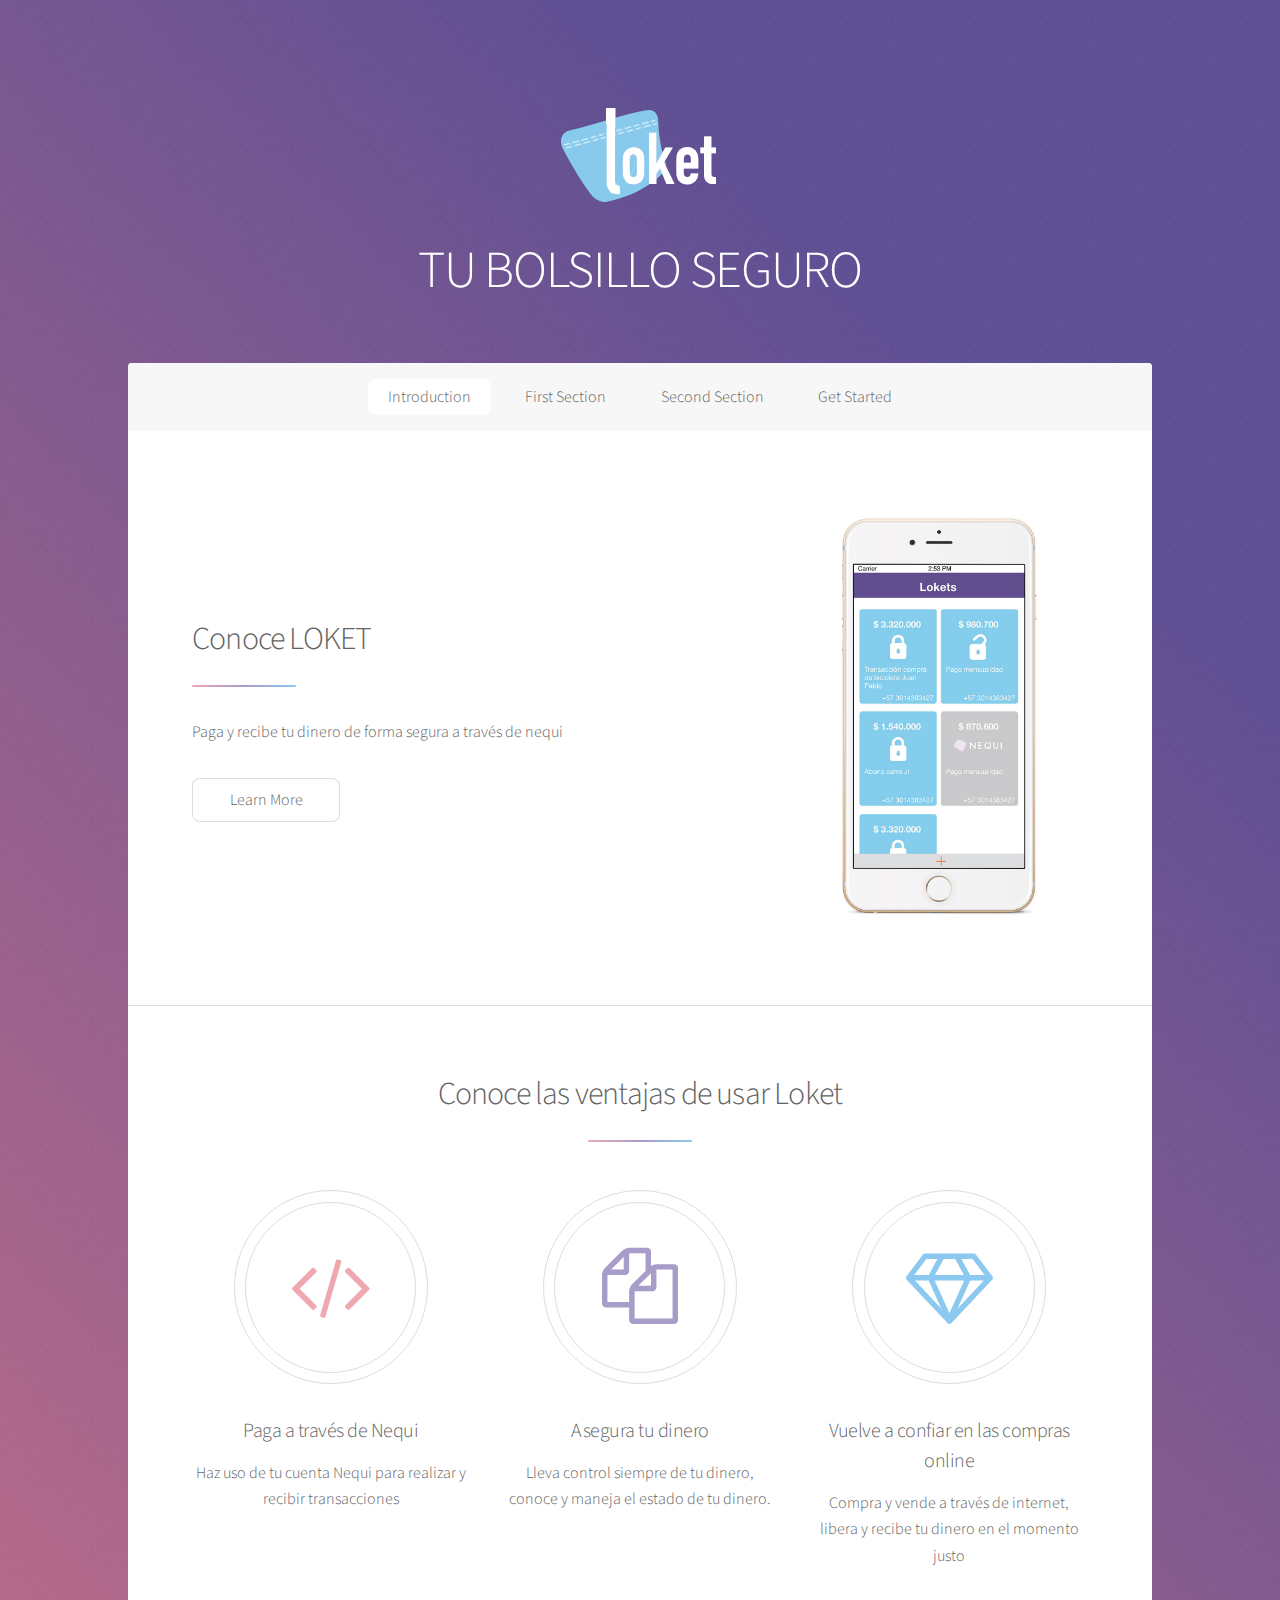
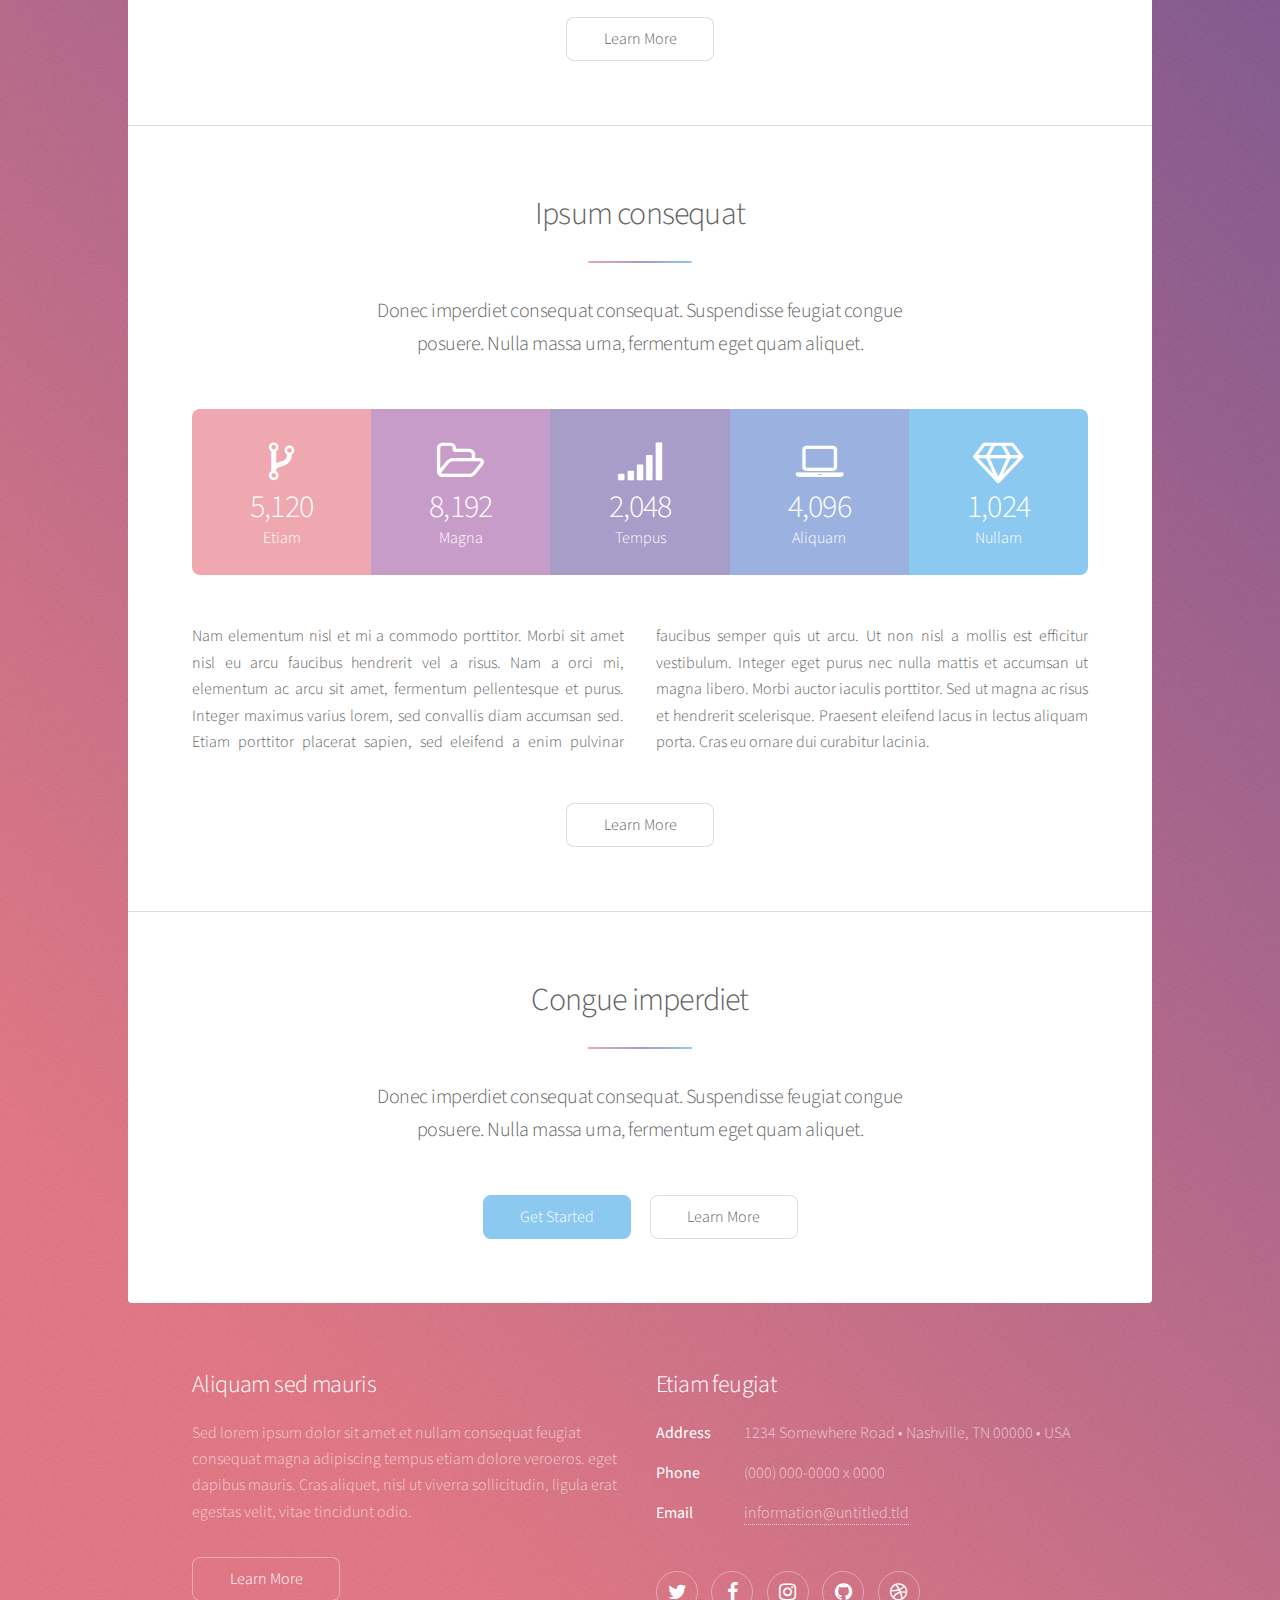
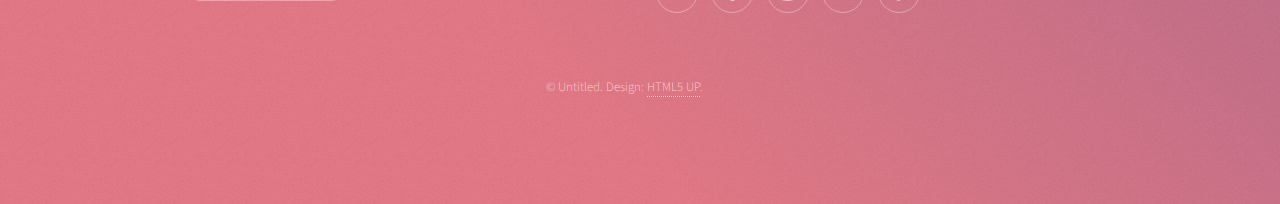
==== commit b5f7d974: "images, etc.." ====
--- a/loket/index.html
+++ b/loket/index.html
@@ -21,7 +21,7 @@
 
 				<!-- Header -->
 					<header id="header" class="alt">
-						<span class="logo"><img src="images/loket_logo_two.png" alt="" /></span>
+						<span class="logo"><img src="images/loket_logo_new.png" alt="" /></span>
 						<h1>TU BOLSILLO SEGURO</h1>
 					</header>
 
@@ -50,7 +50,7 @@
 											<li><a href="generic.html" class="button">Learn More</a></li>
 										</ul>
 									</div>
-									<span class="image"><img src="images/pic01.jpg" alt="" /></span>
+									<img src="images/front_mockup" alt="" style="width: 300px"/>
 								</div>
 							</section>
 
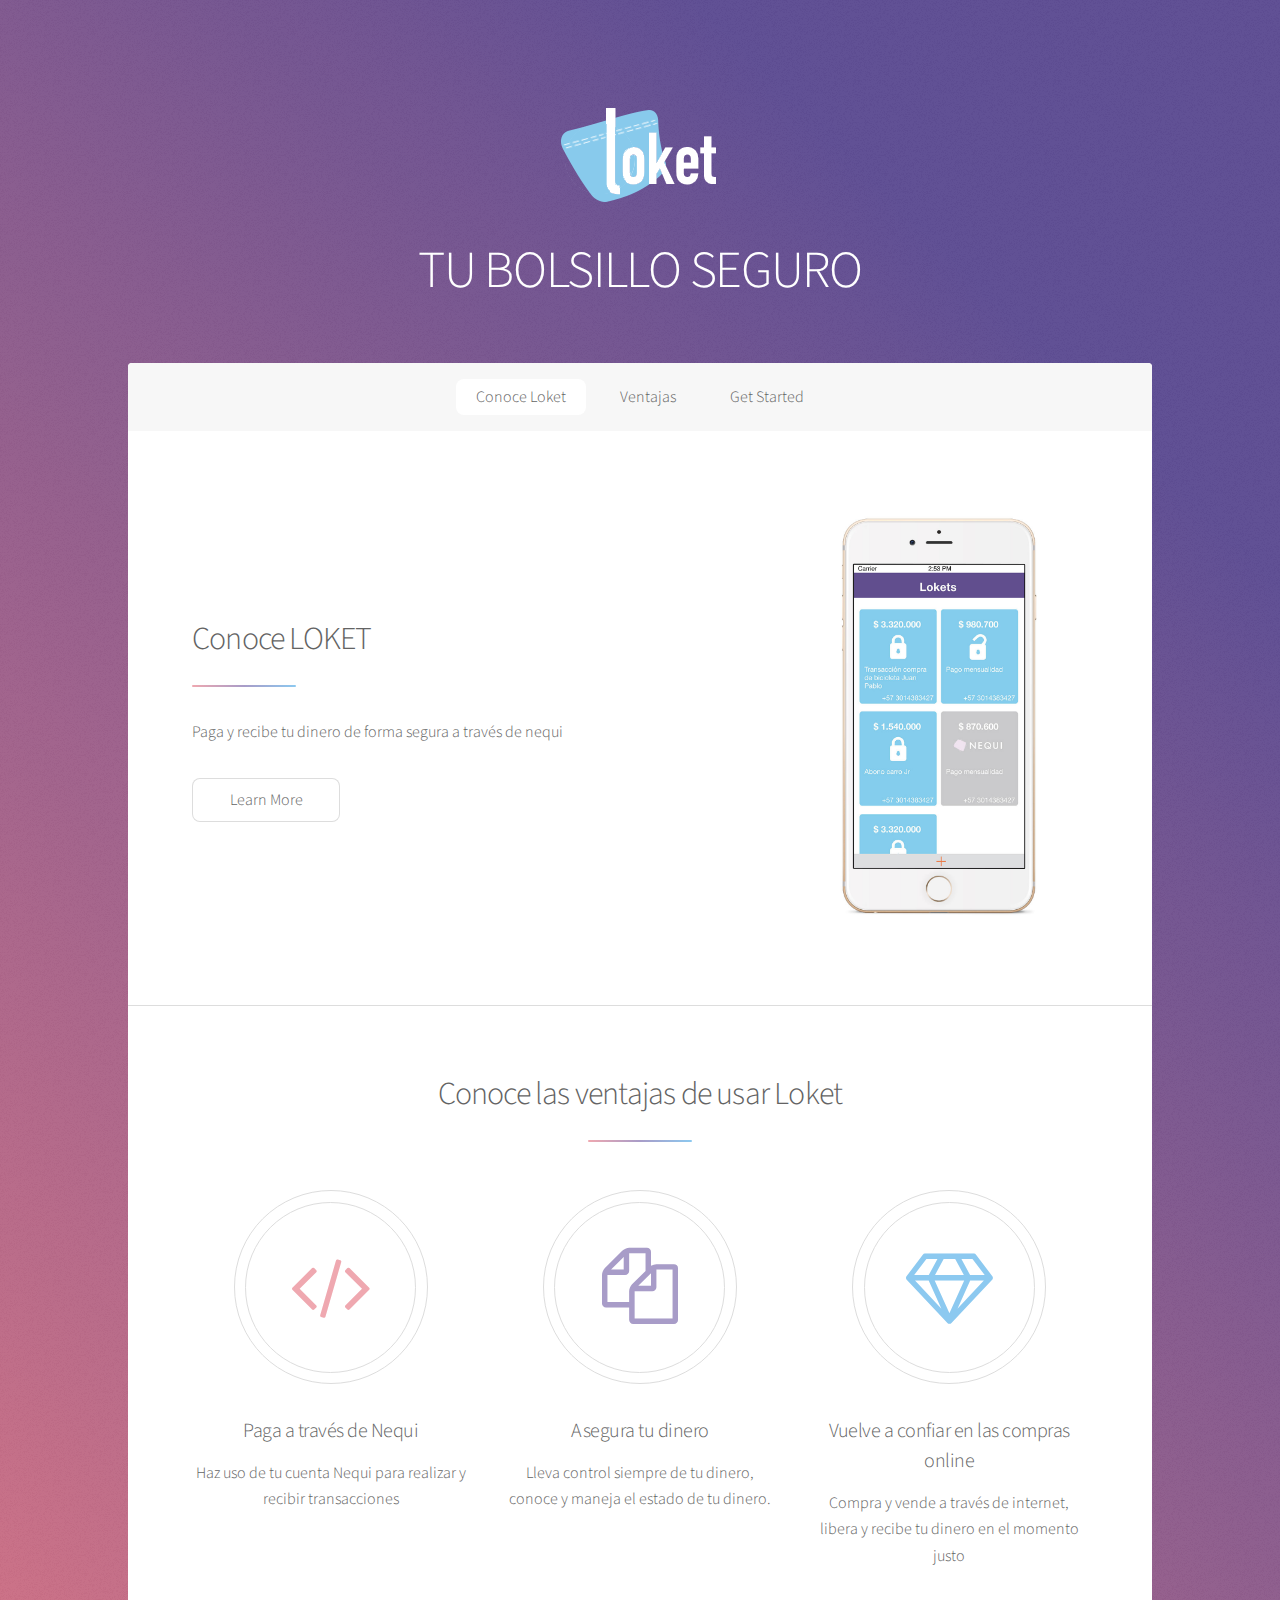
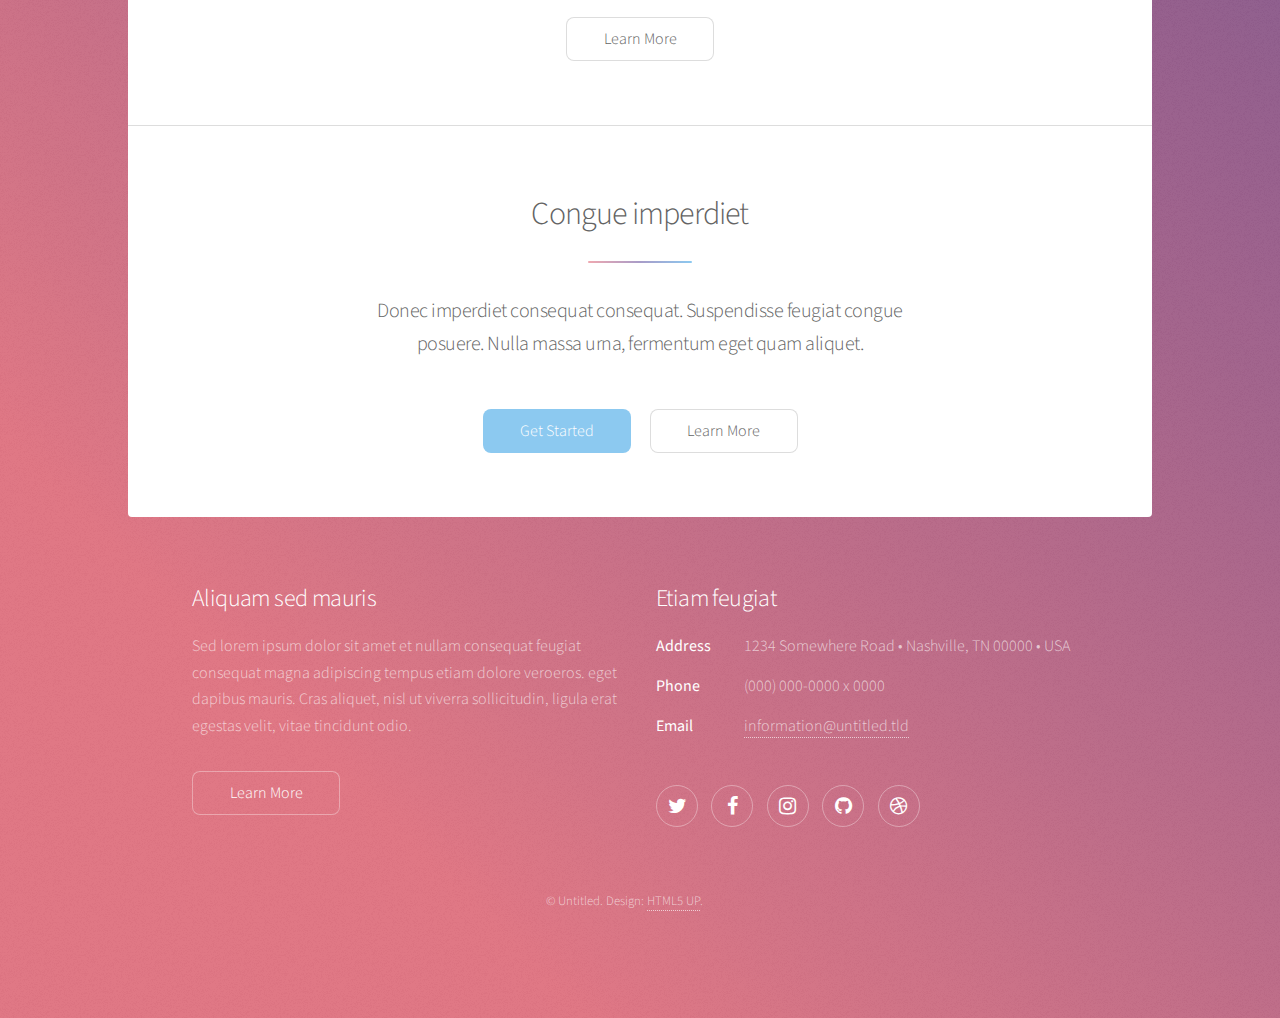
==== commit 1be59f06: "last" ====
--- a/loket/index.html
+++ b/loket/index.html
@@ -28,9 +28,8 @@
 				<!-- Nav -->
 					<nav id="nav">
 						<ul>
-							<li><a href="#intro" class="active">Introduction</a></li>
-							<li><a href="#first">First Section</a></li>
-							<li><a href="#second">Second Section</a></li>
+							<li><a href="#intro" class="active">Conoce Loket</a></li>
+							<li><a href="#first">Ventajas</a></li>
 							<li><a href="#cta">Get Started</a></li>
 						</ul>
 					</nav>
@@ -84,41 +83,7 @@
 							</section>
 
 						<!-- Second Section -->
-							<section id="second" class="main special">
-								<header class="major">
-									<h2>Ipsum consequat</h2>
-									<p>Donec imperdiet consequat consequat. Suspendisse feugiat congue<br />
-									posuere. Nulla massa urna, fermentum eget quam aliquet.</p>
-								</header>
-								<ul class="statistics">
-									<li class="style1">
-										<span class="icon fa-code-fork"></span>
-										<strong>5,120</strong> Etiam
-									</li>
-									<li class="style2">
-										<span class="icon fa-folder-open-o"></span>
-										<strong>8,192</strong> Magna
-									</li>
-									<li class="style3">
-										<span class="icon fa-signal"></span>
-										<strong>2,048</strong> Tempus
-									</li>
-									<li class="style4">
-										<span class="icon fa-laptop"></span>
-										<strong>4,096</strong> Aliquam
-									</li>
-									<li class="style5">
-										<span class="icon fa-diamond"></span>
-										<strong>1,024</strong> Nullam
-									</li>
-								</ul>
-								<p class="content">Nam elementum nisl et mi a commodo porttitor. Morbi sit amet nisl eu arcu faucibus hendrerit vel a risus. Nam a orci mi, elementum ac arcu sit amet, fermentum pellentesque et purus. Integer maximus varius lorem, sed convallis diam accumsan sed. Etiam porttitor placerat sapien, sed eleifend a enim pulvinar faucibus semper quis ut arcu. Ut non nisl a mollis est efficitur vestibulum. Integer eget purus nec nulla mattis et accumsan ut magna libero. Morbi auctor iaculis porttitor. Sed ut magna ac risus et hendrerit scelerisque. Praesent eleifend lacus in lectus aliquam porta. Cras eu ornare dui curabitur lacinia.</p>
-								<footer class="major">
-									<ul class="actions">
-										<li><a href="generic.html" class="button">Learn More</a></li>
-									</ul>
-								</footer>
-							</section>
+							
 
 						<!-- Get Started -->
 							<section id="cta" class="main special">
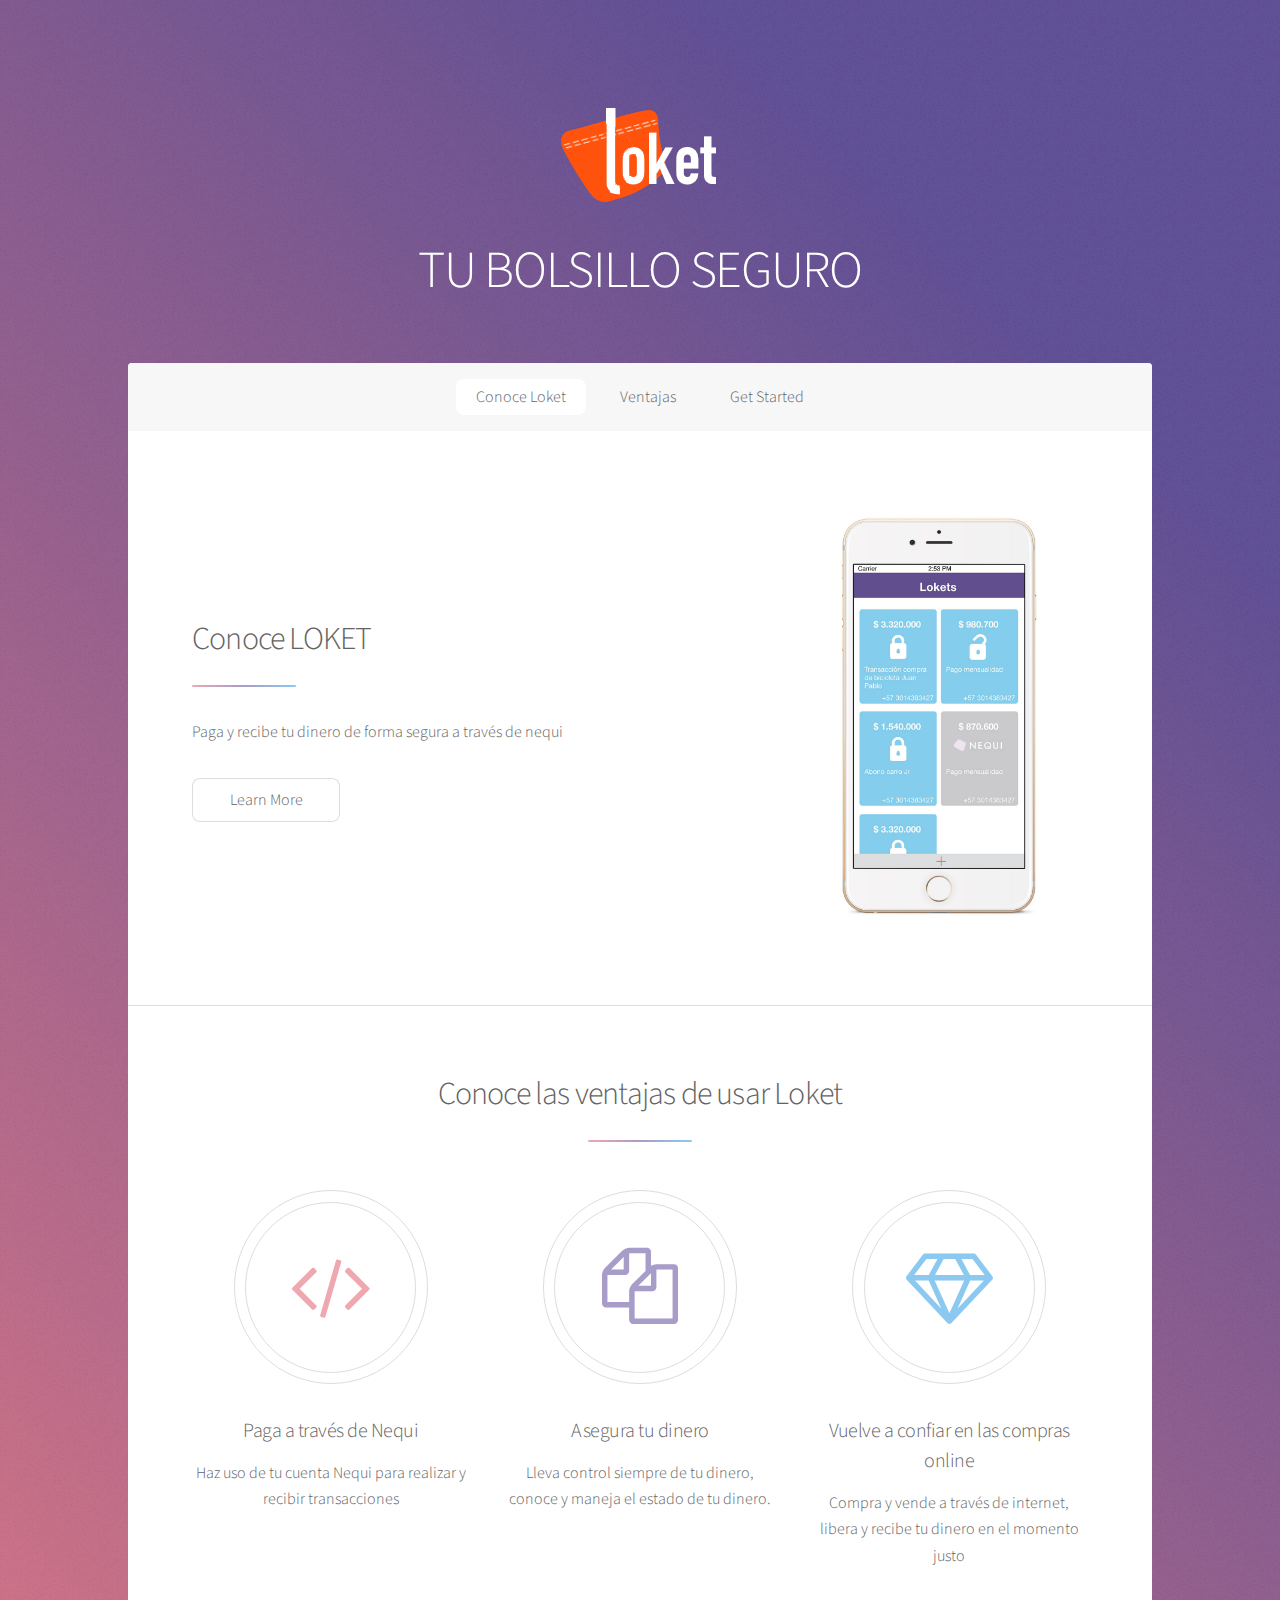
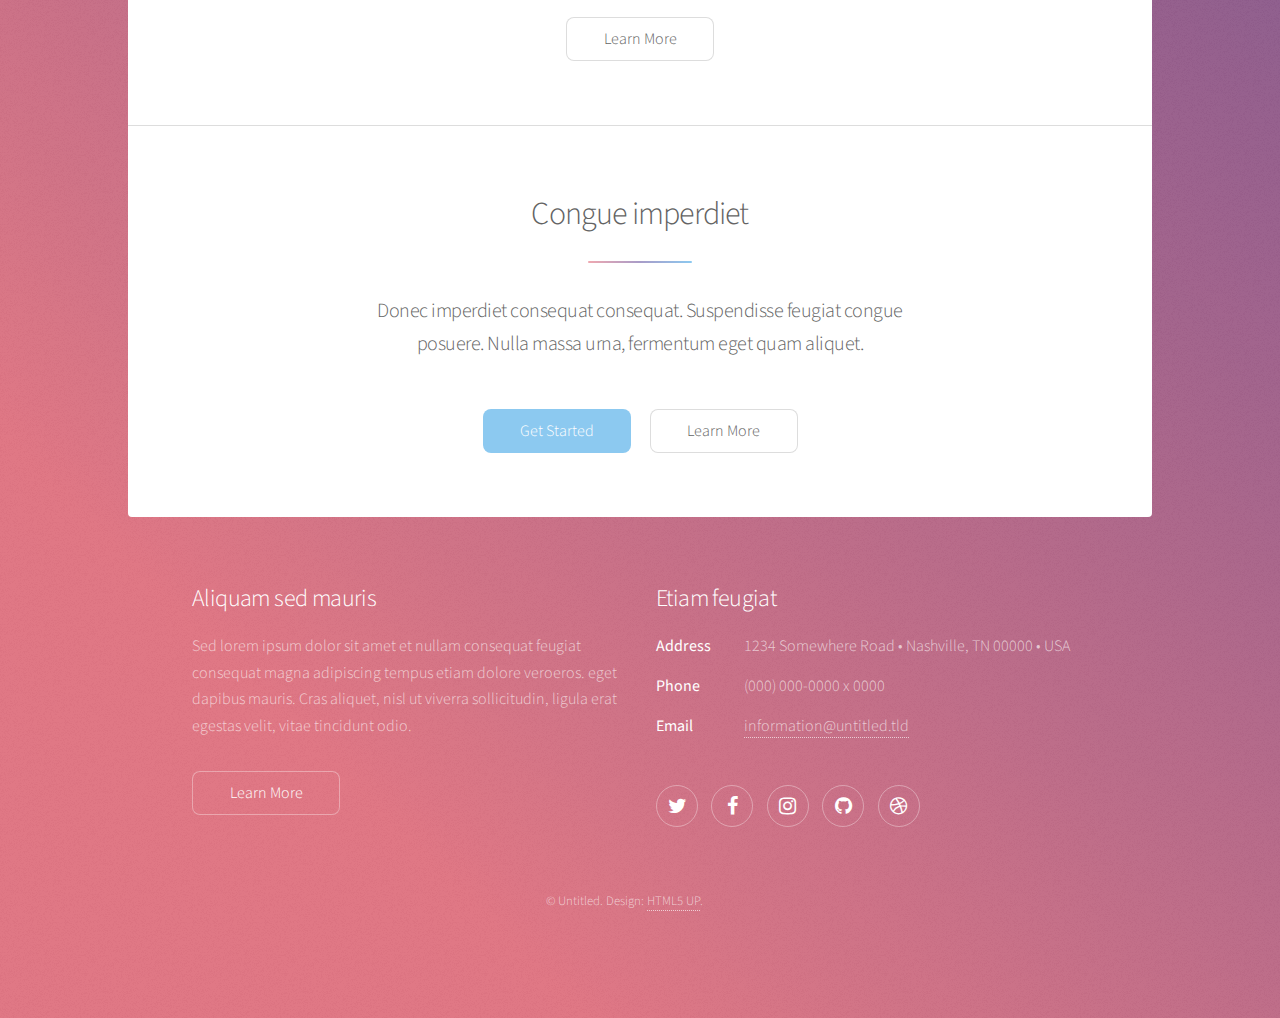
==== commit a4a2ae88: "orange logo" ====
--- a/loket/index.html
+++ b/loket/index.html
@@ -21,7 +21,7 @@
 
 				<!-- Header -->
 					<header id="header" class="alt">
-						<span class="logo"><img src="images/loket_logo_new.png" alt="" /></span>
+						<span class="logo"><img src="images/loket_logo_orange.png" alt="" /></span>
 						<h1>TU BOLSILLO SEGURO</h1>
 					</header>
 
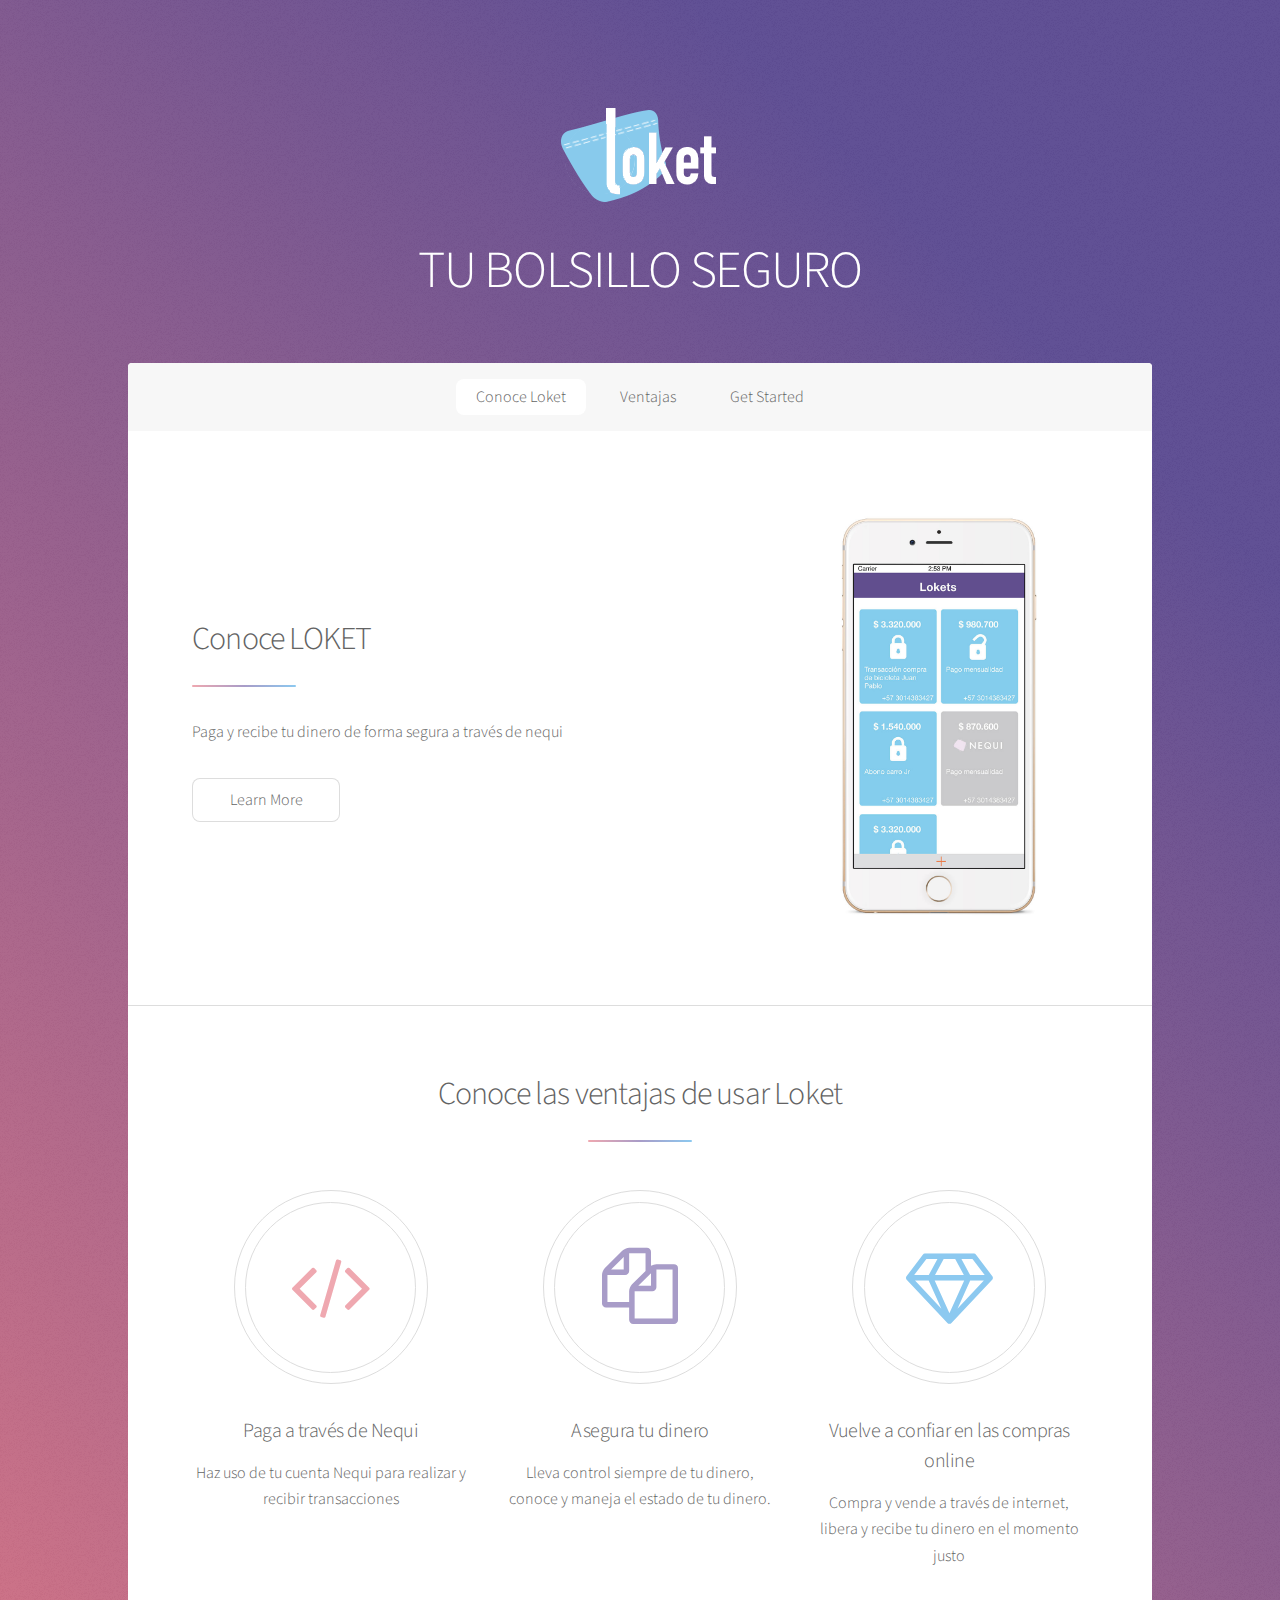
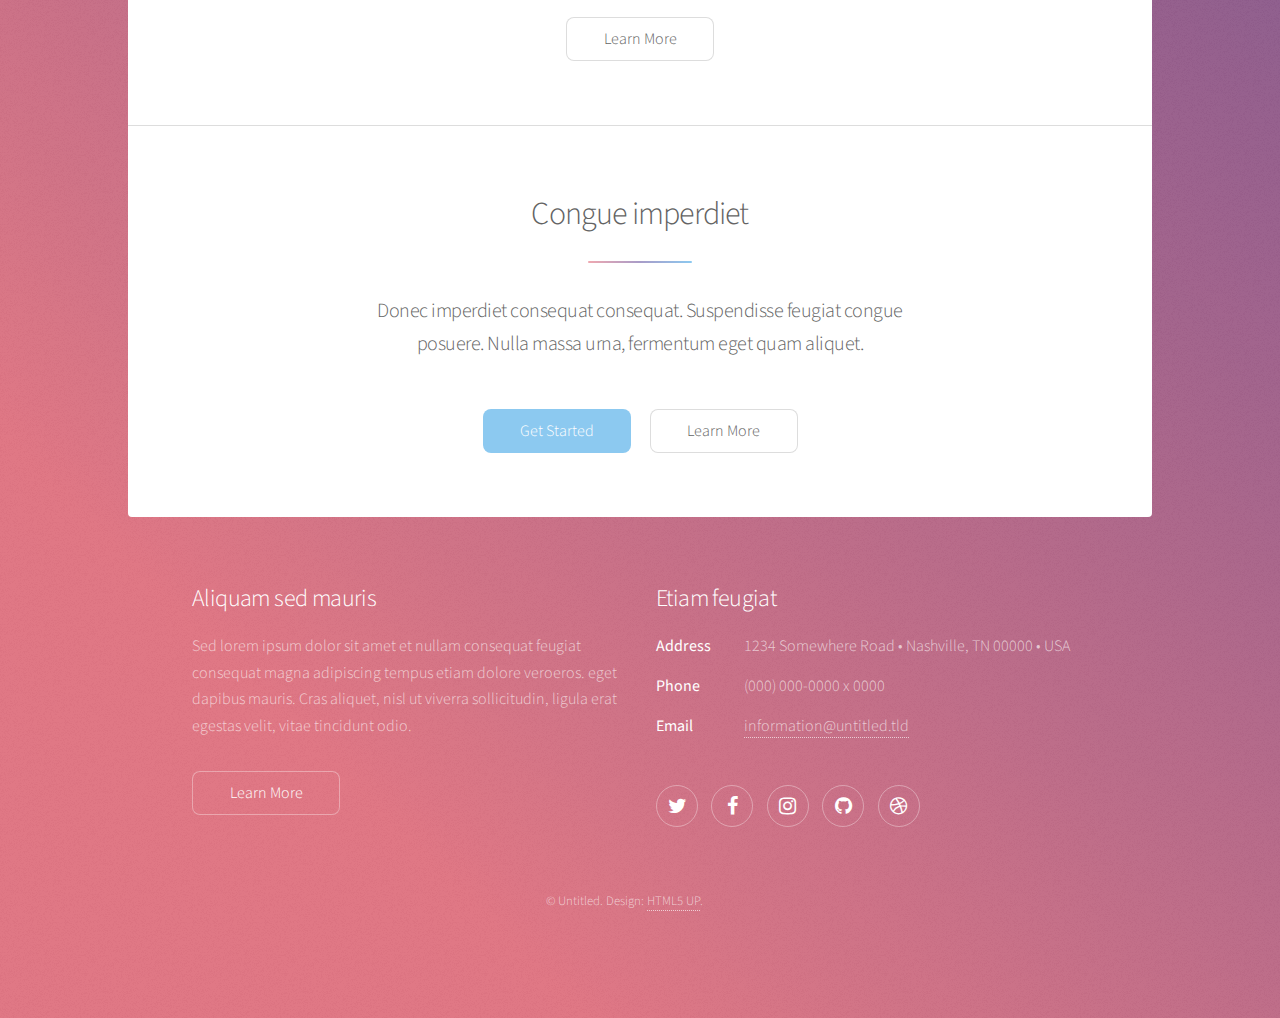
==== commit b3e4b263: "blue logo" ====
--- a/loket/index.html
+++ b/loket/index.html
@@ -21,7 +21,7 @@
 
 				<!-- Header -->
 					<header id="header" class="alt">
-						<span class="logo"><img src="images/loket_logo_orange.png" alt="" /></span>
+						<span class="logo"><img src="images/loket_logo_new.png" alt="" /></span>
 						<h1>TU BOLSILLO SEGURO</h1>
 					</header>
 
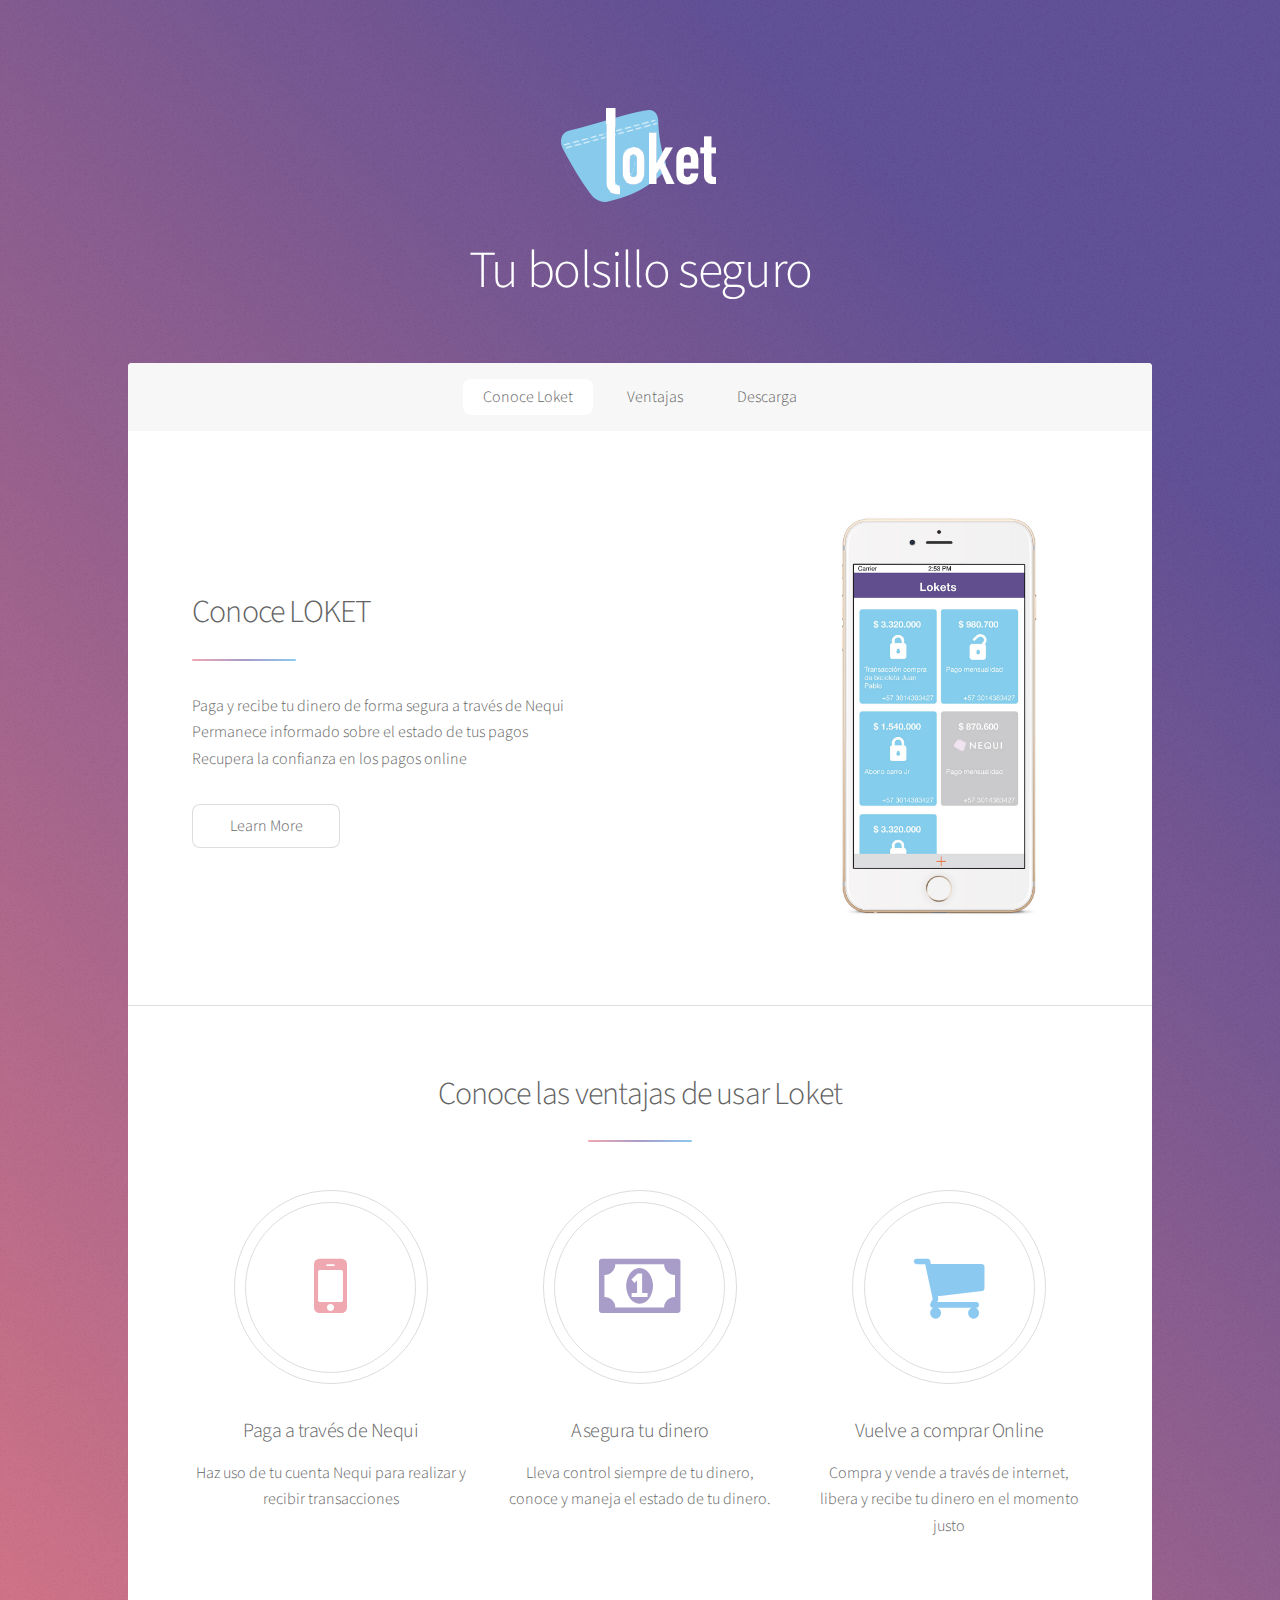
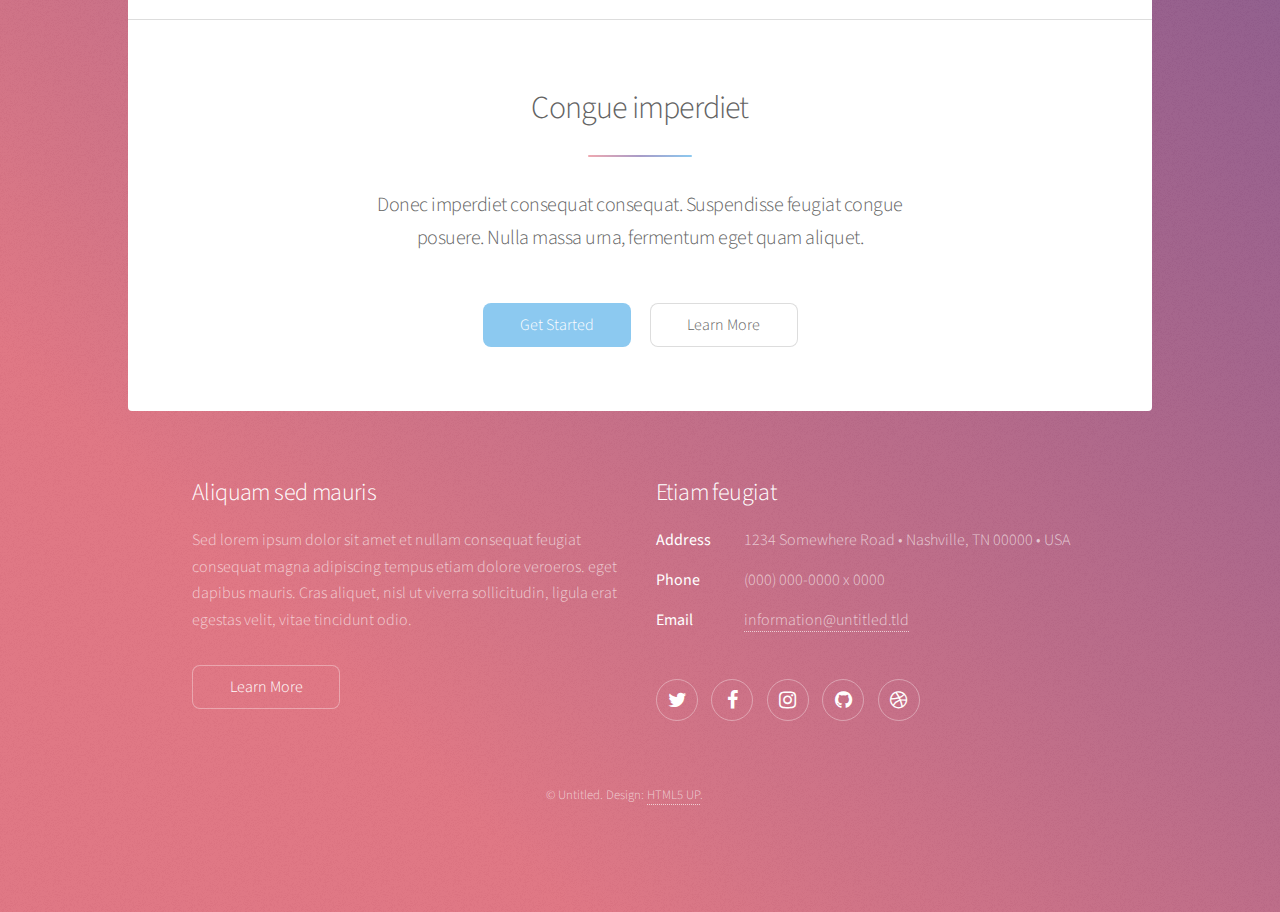
==== commit 8afb4d02: "store buttons" ====
--- a/loket/index.html
+++ b/loket/index.html
@@ -22,7 +22,7 @@
 				<!-- Header -->
 					<header id="header" class="alt">
 						<span class="logo"><img src="images/loket_logo_new.png" alt="" /></span>
-						<h1>TU BOLSILLO SEGURO</h1>
+						<h1>Tu bolsillo seguro</h1>
 					</header>
 
 				<!-- Nav -->
@@ -30,7 +30,7 @@
 						<ul>
 							<li><a href="#intro" class="active">Conoce Loket</a></li>
 							<li><a href="#first">Ventajas</a></li>
-							<li><a href="#cta">Get Started</a></li>
+							<li><a href="#cta">Descarga</a></li>
 						</ul>
 					</nav>
 
@@ -44,7 +44,10 @@
 										<header class="major">
 											<h2>Conoce LOKET</h2>
 										</header>
-										<p>Paga y recibe tu dinero de forma segura a través de nequi</p>
+										<p>Paga y recibe tu dinero de forma segura a través de Nequi<br>
+											Permanece informado sobre el estado de tus pagos<br>
+											Recupera la confianza en los pagos online
+										</p>
 										<ul class="actions">
 											<li><a href="generic.html" class="button">Learn More</a></li>
 										</ul>
@@ -60,26 +63,22 @@
 								</header>
 								<ul class="features">
 									<li>
-										<span class="icon major style1 fa-code"></span>
+										<span class="icon major style1 fa-mobile"></span>
 										<h3>Paga a través de Nequi</h3>
 										<p>Haz uso de tu cuenta Nequi para realizar y recibir transacciones</p>
 									</li>
 									<li>
-										<span class="icon major style3 fa-copy"></span>
+										<span class="icon major style3 fa-money"></span>
 										<h3>Asegura tu dinero</h3>
 										<p>Lleva control siempre de tu dinero, conoce y maneja el estado de tu dinero.</p>
 									</li>
 									<li>
-										<span class="icon major style5 fa-diamond"></span>
-										<h3>Vuelve a confiar en las compras online</h3>
+										<span class="icon major style5 fa-shopping-cart"></span>
+										<h3>Vuelve a comprar Online</h3>
 										<p>Compra y vende a través de internet, libera y recibe tu dinero en el momento justo</p>
 									</li>
 								</ul>
-								<footer class="major">
-									<ul class="actions">
-										<li><a href="generic.html" class="button">Learn More</a></li>
-									</ul>
-								</footer>
+								
 							</section>
 
 						<!-- Second Section -->
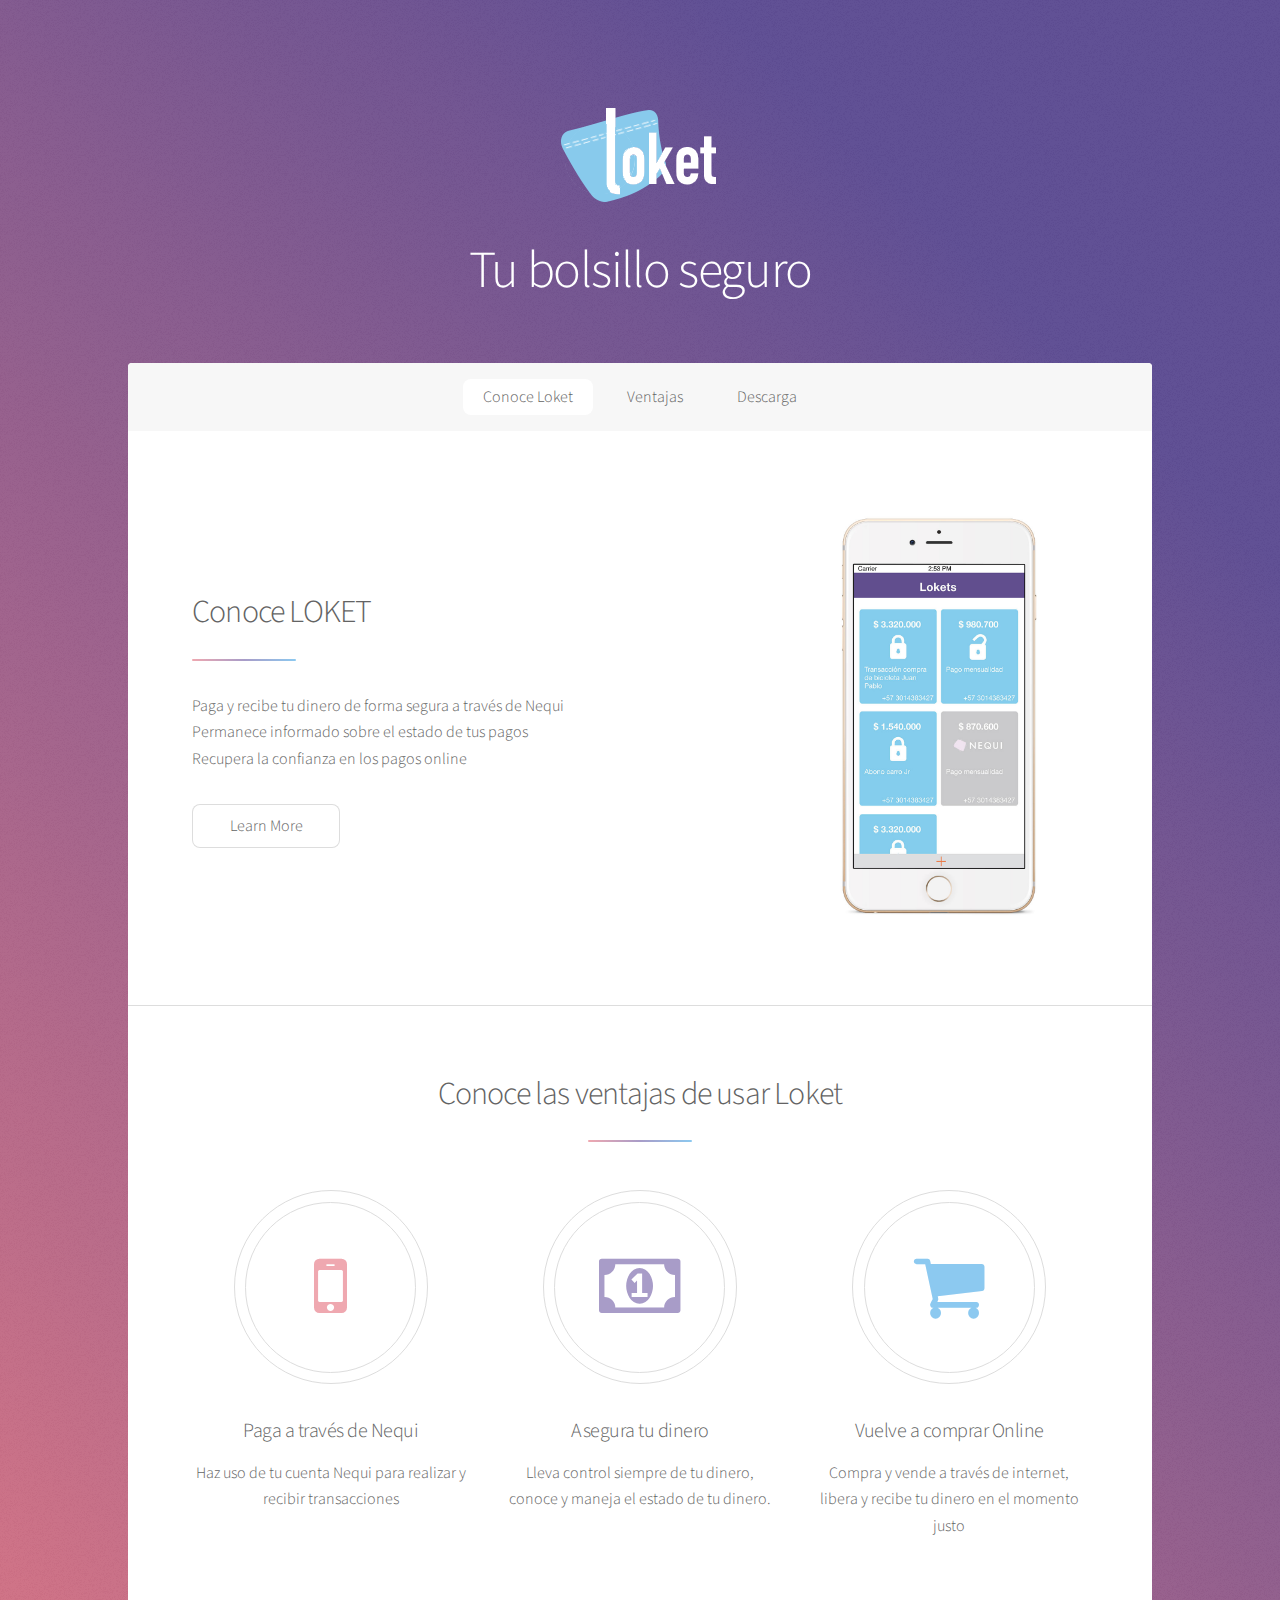
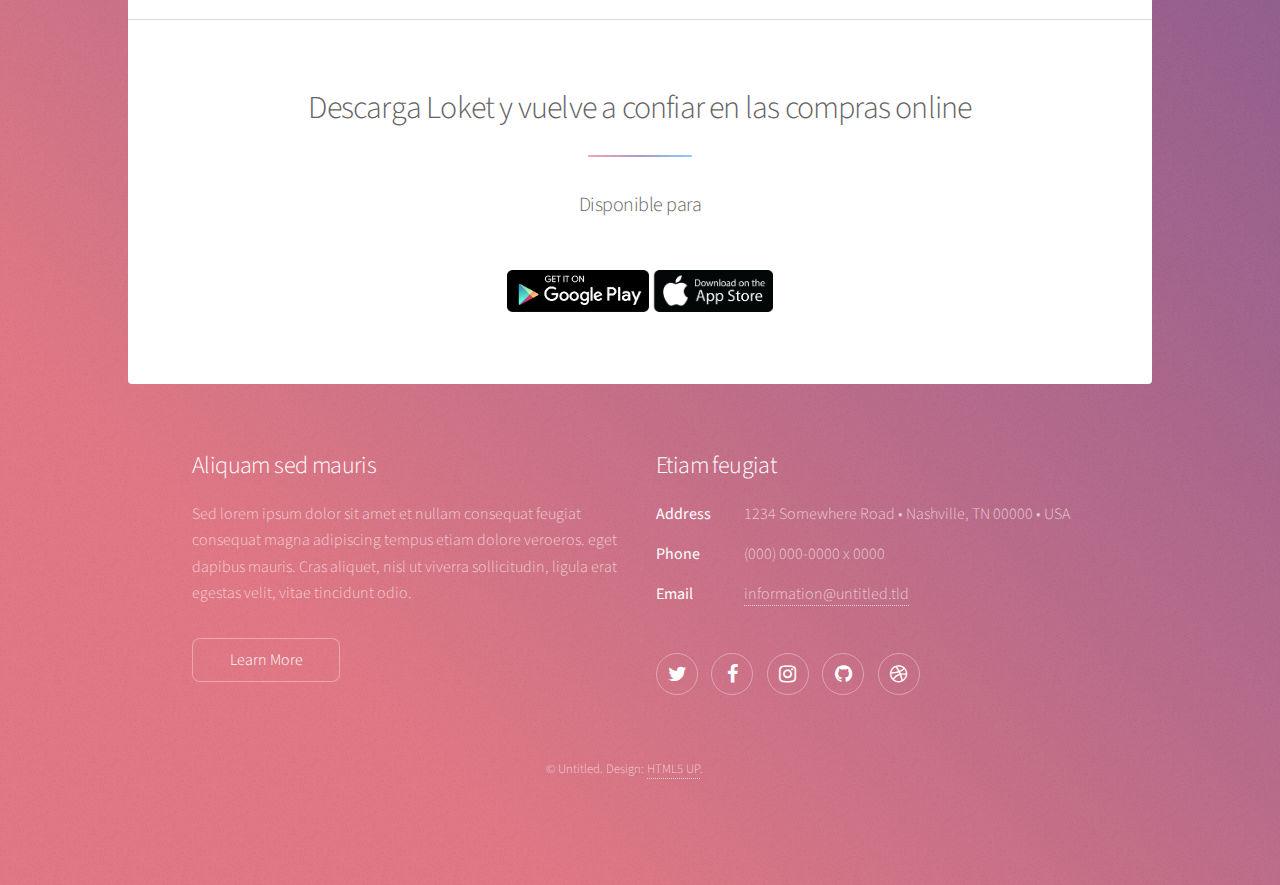
==== commit 7184b44b: "logo stores" ====
--- a/loket/index.html
+++ b/loket/index.html
@@ -87,14 +87,13 @@
 						<!-- Get Started -->
 							<section id="cta" class="main special">
 								<header class="major">
-									<h2>Congue imperdiet</h2>
-									<p>Donec imperdiet consequat consequat. Suspendisse feugiat congue<br />
-									posuere. Nulla massa urna, fermentum eget quam aliquet.</p>
+									<h2>Descarga Loket y vuelve a confiar en las compras online</h2>
+									<p>Disponible para</p>
 								</header>
 								<footer class="major">
 									<ul class="actions">
-										<li><a href="generic.html" class="button special">Get Started</a></li>
-										<li><a href="generic.html" class="button">Learn More</a></li>
+										<img src="images/android.png" alt="Smiley face" height="42">
+										<img src="images/apple.png" alt="Smiley face" height="42">
 									</ul>
 								</footer>
 							</section>
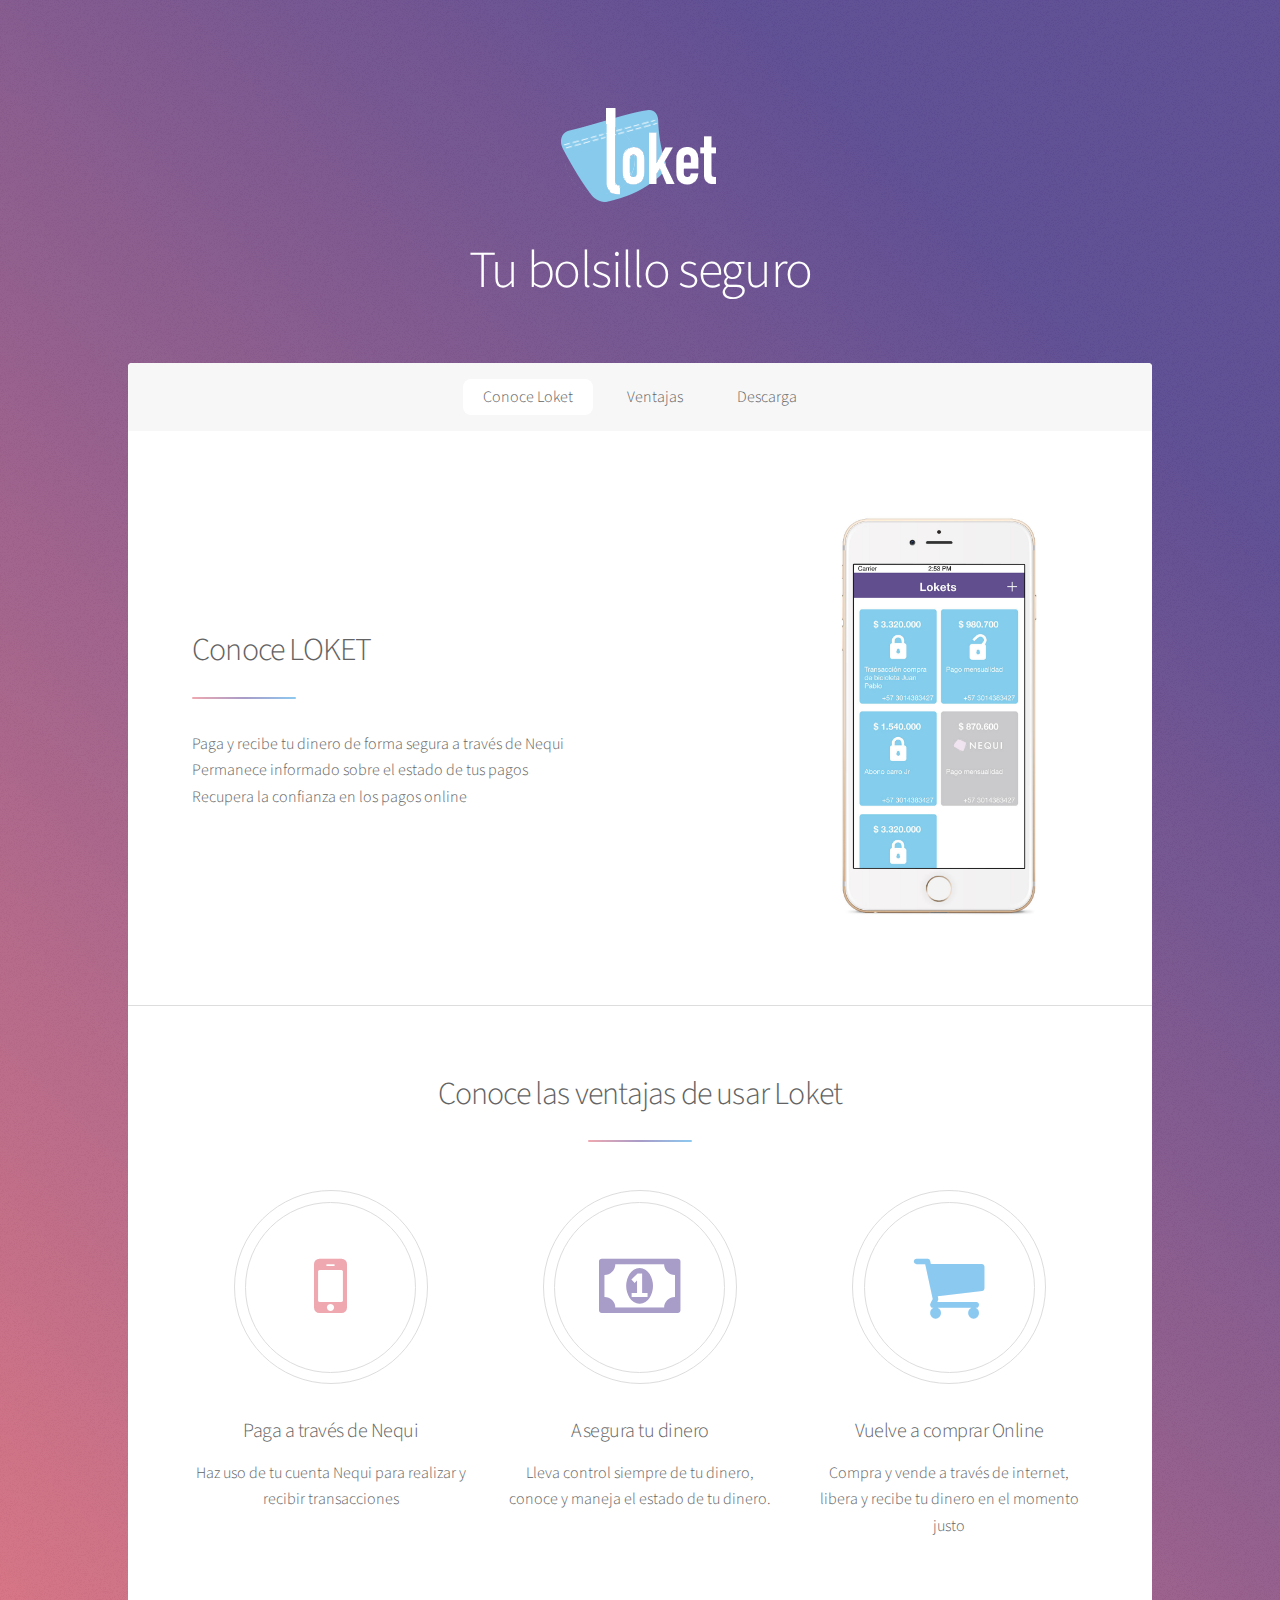
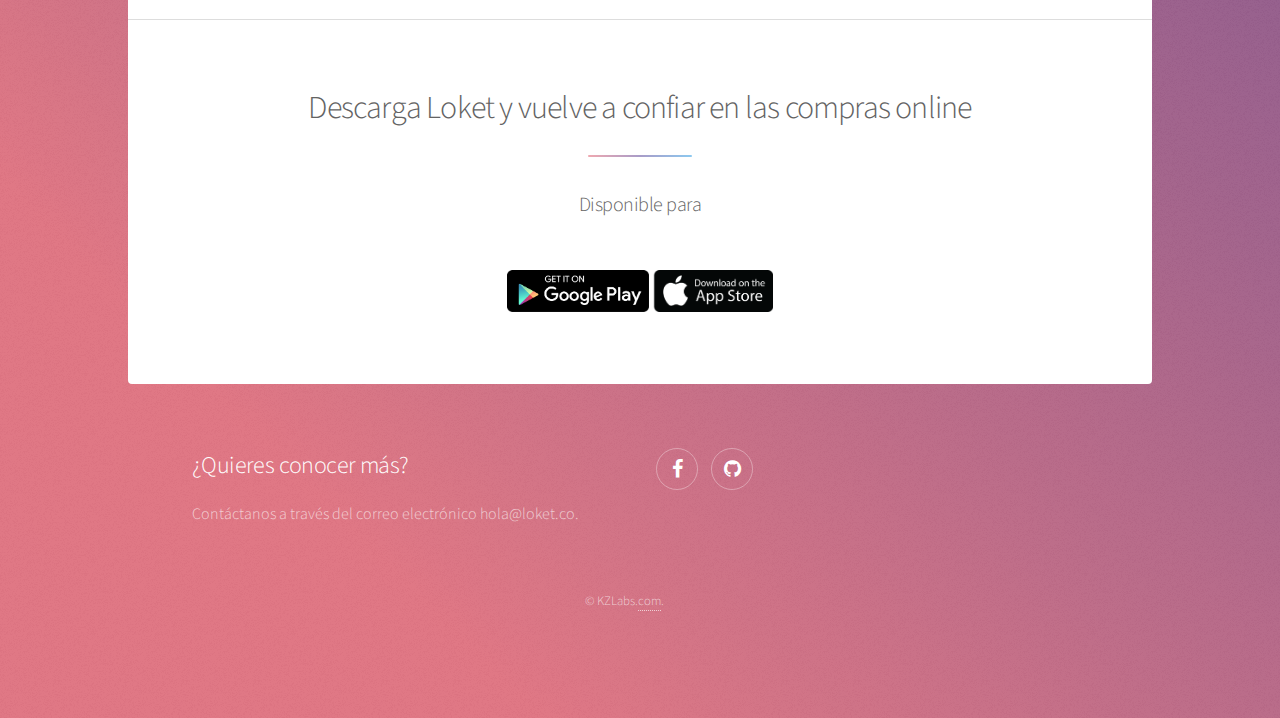
==== commit 4fabc3be: "images, logos, footer (loket)" ====
--- a/loket/index.html
+++ b/loket/index.html
@@ -48,9 +48,7 @@
 											Permanece informado sobre el estado de tus pagos<br>
 											Recupera la confianza en los pagos online
 										</p>
-										<ul class="actions">
-											<li><a href="generic.html" class="button">Learn More</a></li>
-										</ul>
+										
 									</div>
 									<img src="images/front_mockup" alt="" style="width: 300px"/>
 								</div>
@@ -103,31 +101,18 @@
 				<!-- Footer -->
 					<footer id="footer">
 						<section>
-							<h2>Aliquam sed mauris</h2>
-							<p>Sed lorem ipsum dolor sit amet et nullam consequat feugiat consequat magna adipiscing tempus etiam dolore veroeros. eget dapibus mauris. Cras aliquet, nisl ut viverra sollicitudin, ligula erat egestas velit, vitae tincidunt odio.</p>
-							<ul class="actions">
-								<li><a href="generic.html" class="button">Learn More</a></li>
+							<h2>¿Quieres conocer más?</h2>
+							<p>Contáctanos a través del correo electrónico hola@loket.co.</p>
+							
+						</section>
+						<section>
+							
+							<ul class="icons">
+								<li><a href="http://facebook.com/loketApp" class="icon fa-facebook alt"><span class="label">Facebook</span></a></li>
+								<li><a href="#" class="icon fa-github alt"><span class="label">GitHub</span></a></li>
 							</ul>
 						</section>
-						<section>
-							<h2>Etiam feugiat</h2>
-							<dl class="alt">
-								<dt>Address</dt>
-								<dd>1234 Somewhere Road &bull; Nashville, TN 00000 &bull; USA</dd>
-								<dt>Phone</dt>
-								<dd>(000) 000-0000 x 0000</dd>
-								<dt>Email</dt>
-								<dd><a href="#">information@untitled.tld</a></dd>
-							</dl>
-							<ul class="icons">
-								<li><a href="#" class="icon fa-twitter alt"><span class="label">Twitter</span></a></li>
-								<li><a href="#" class="icon fa-facebook alt"><span class="label">Facebook</span></a></li>
-								<li><a href="#" class="icon fa-instagram alt"><span class="label">Instagram</span></a></li>
-								<li><a href="#" class="icon fa-github alt"><span class="label">GitHub</span></a></li>
-								<li><a href="#" class="icon fa-dribbble alt"><span class="label">Dribbble</span></a></li>
-							</ul>
-						</section>
-						<p class="copyright">&copy; Untitled. Design: <a href="https://html5up.net">HTML5 UP</a>.</p>
+						<p class="copyright">&copy; KZLabs.<a href="https://kzlabs.com" target="_blank">com</a>.</p>
 					</footer>
 
 			</div>
